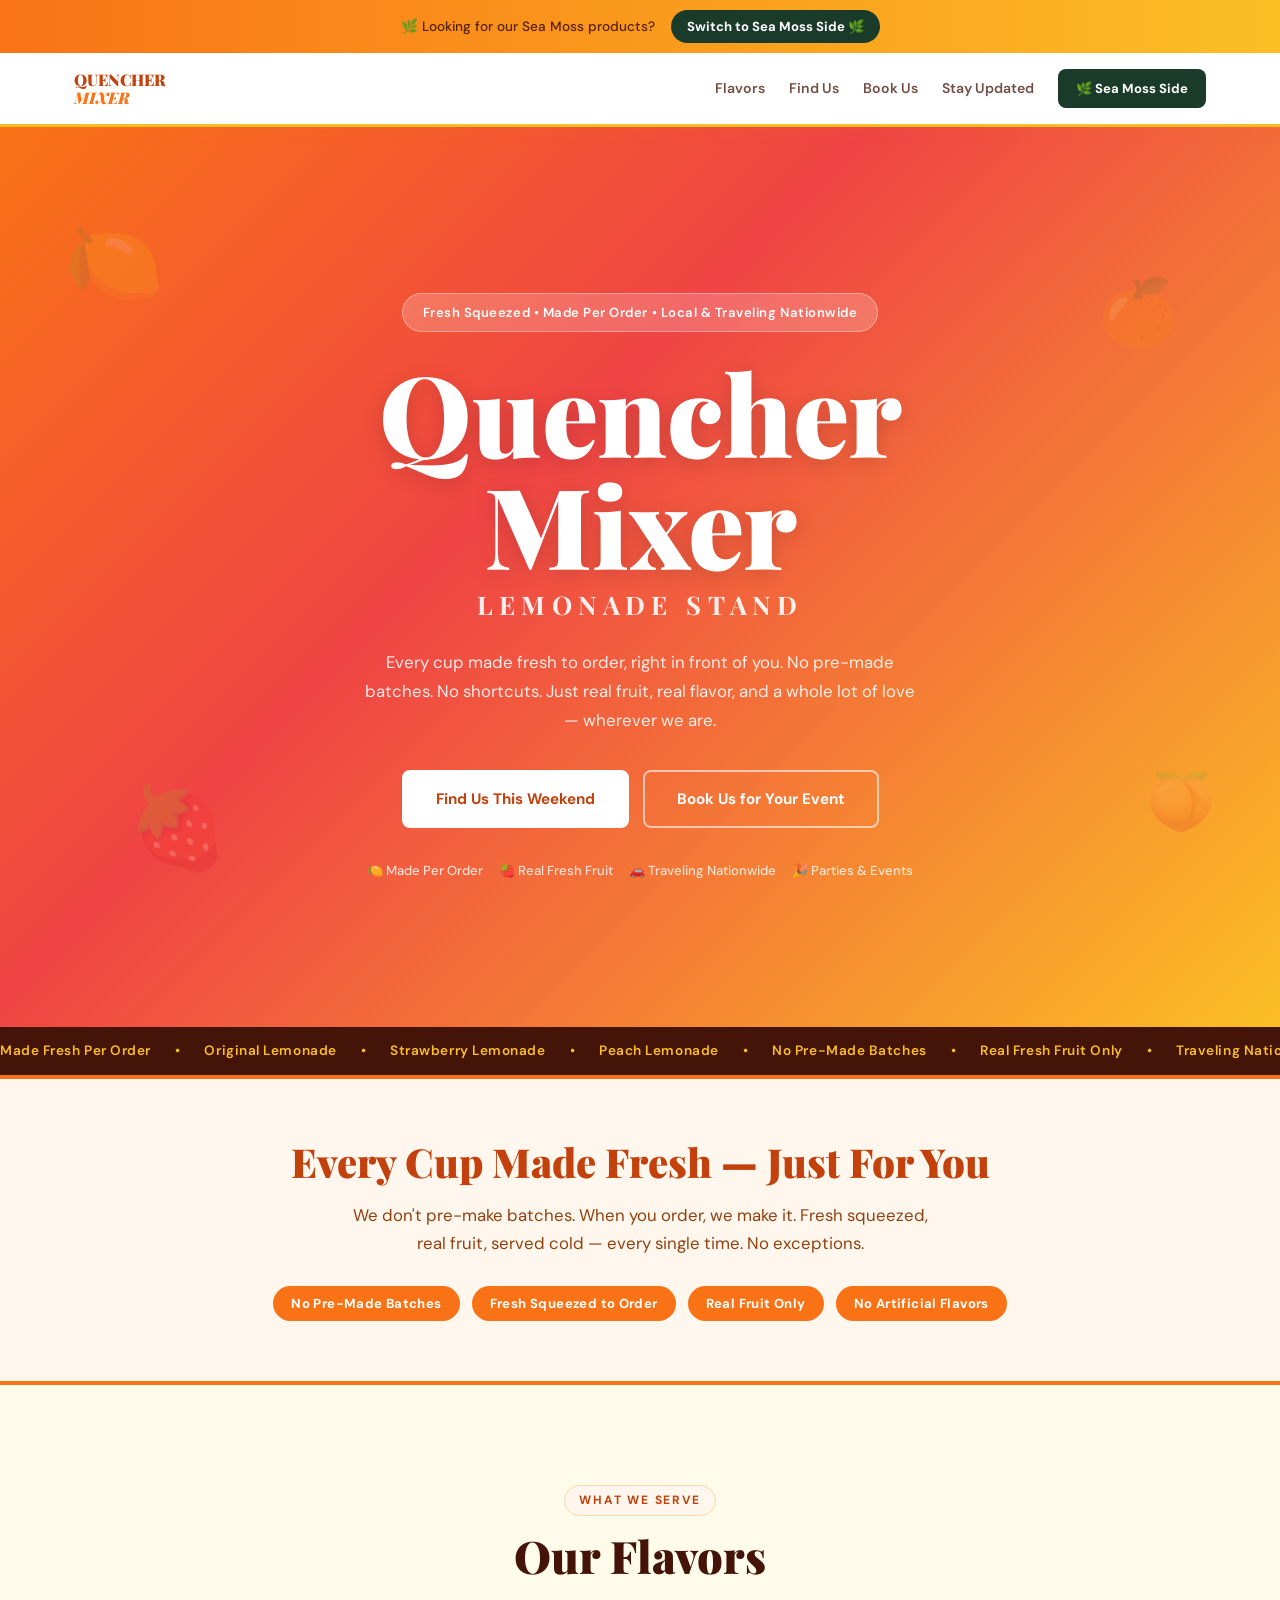
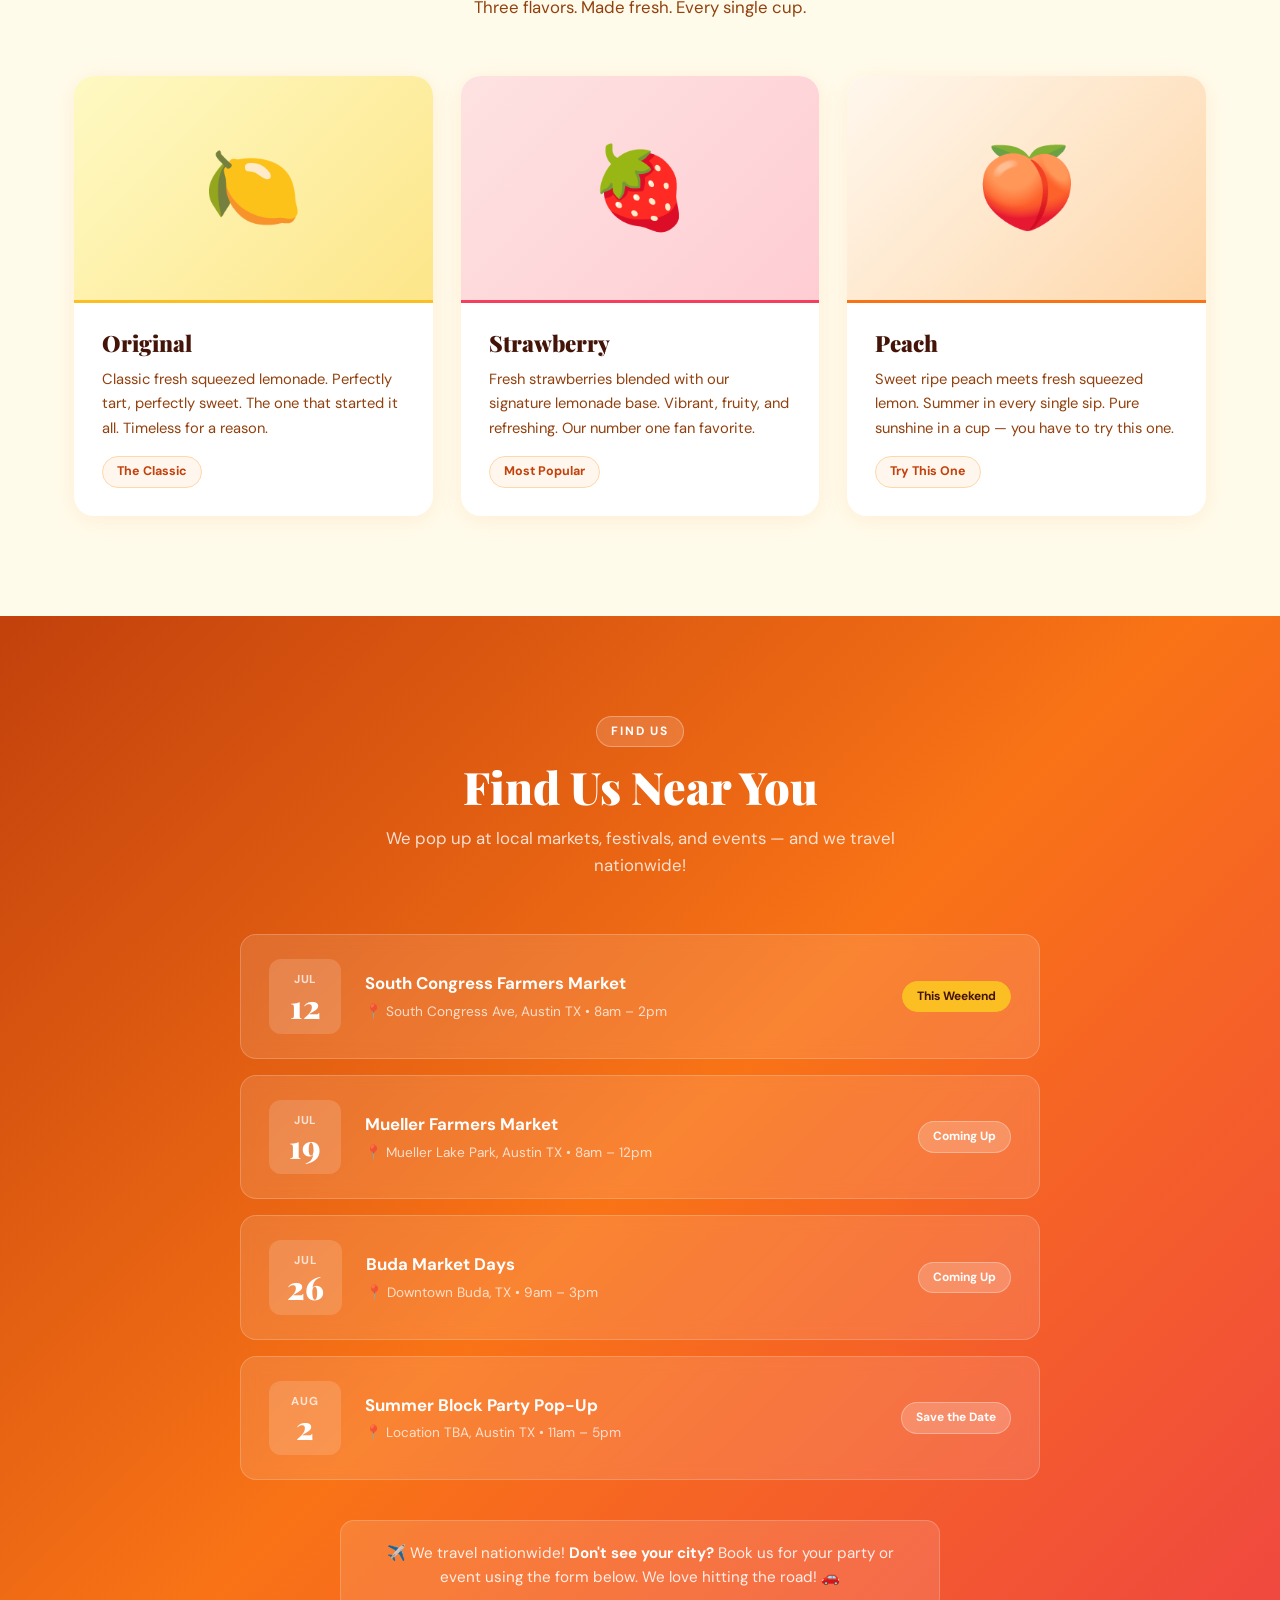
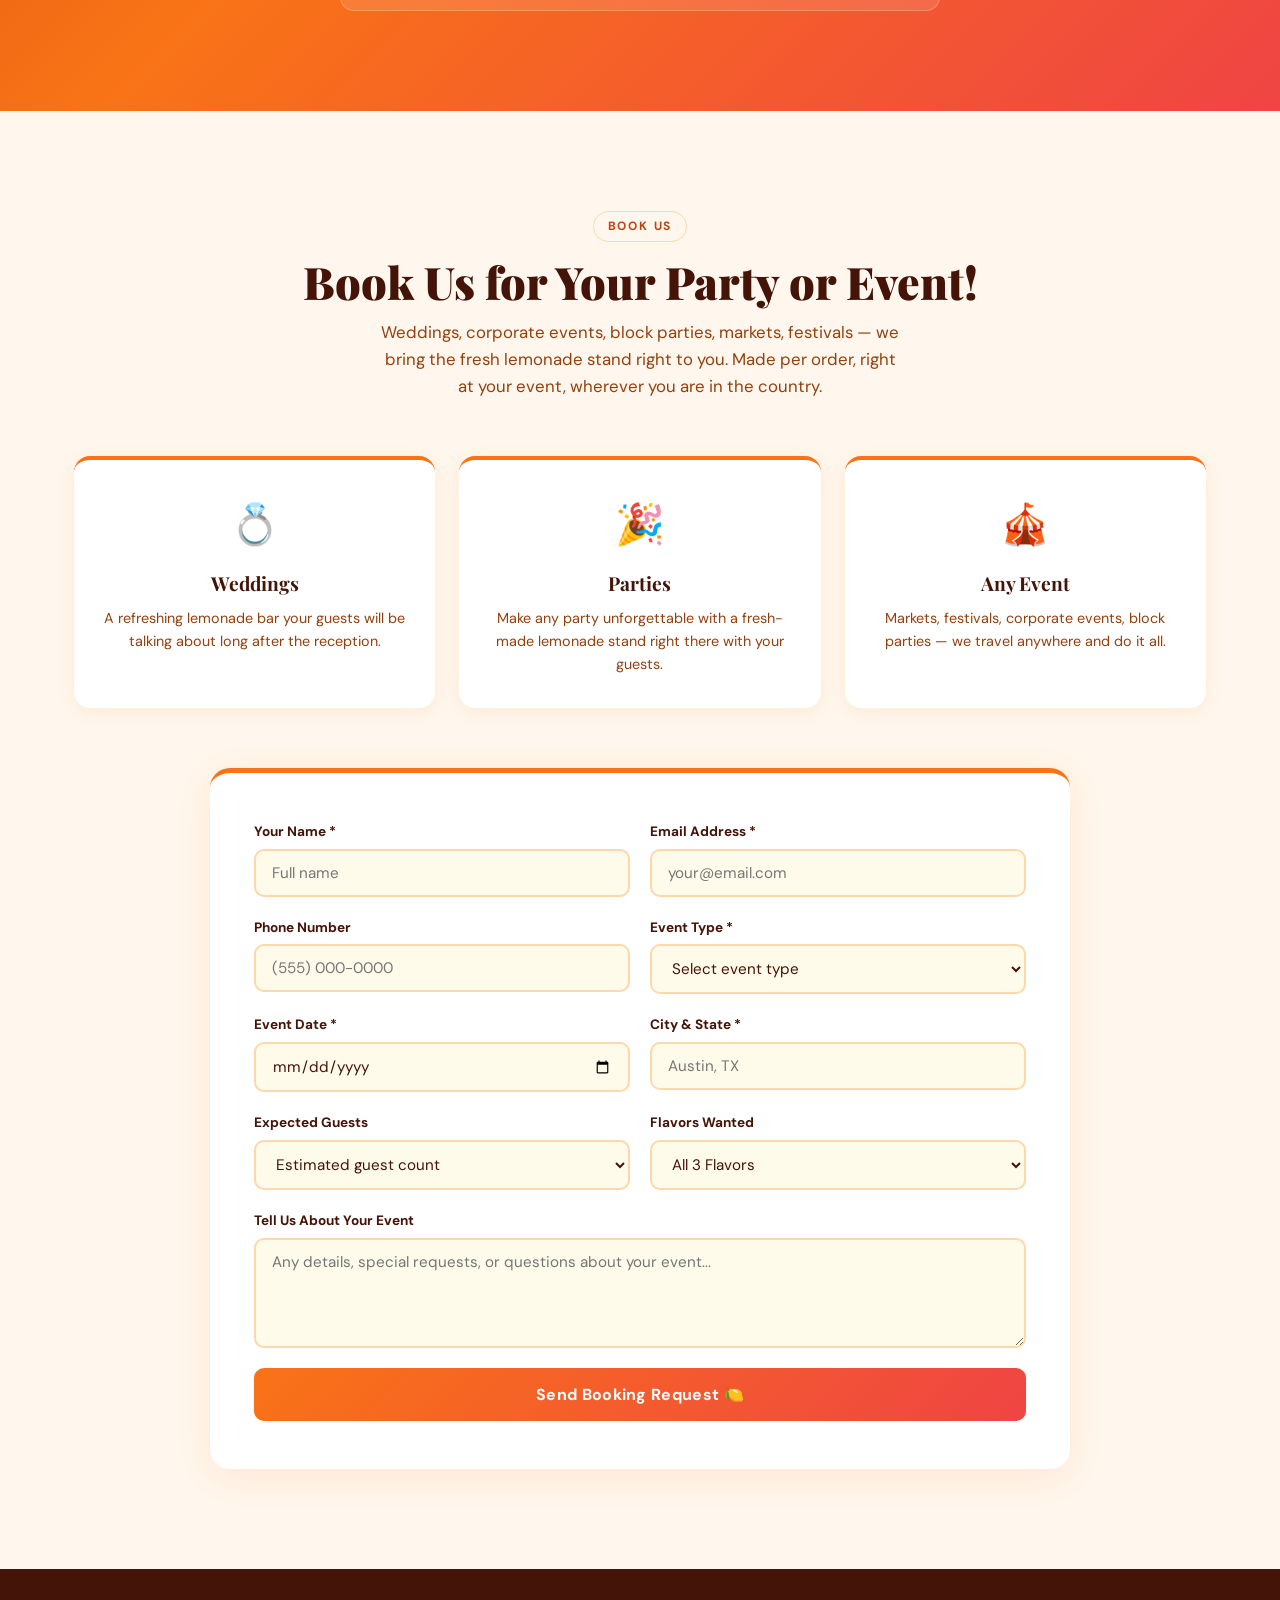
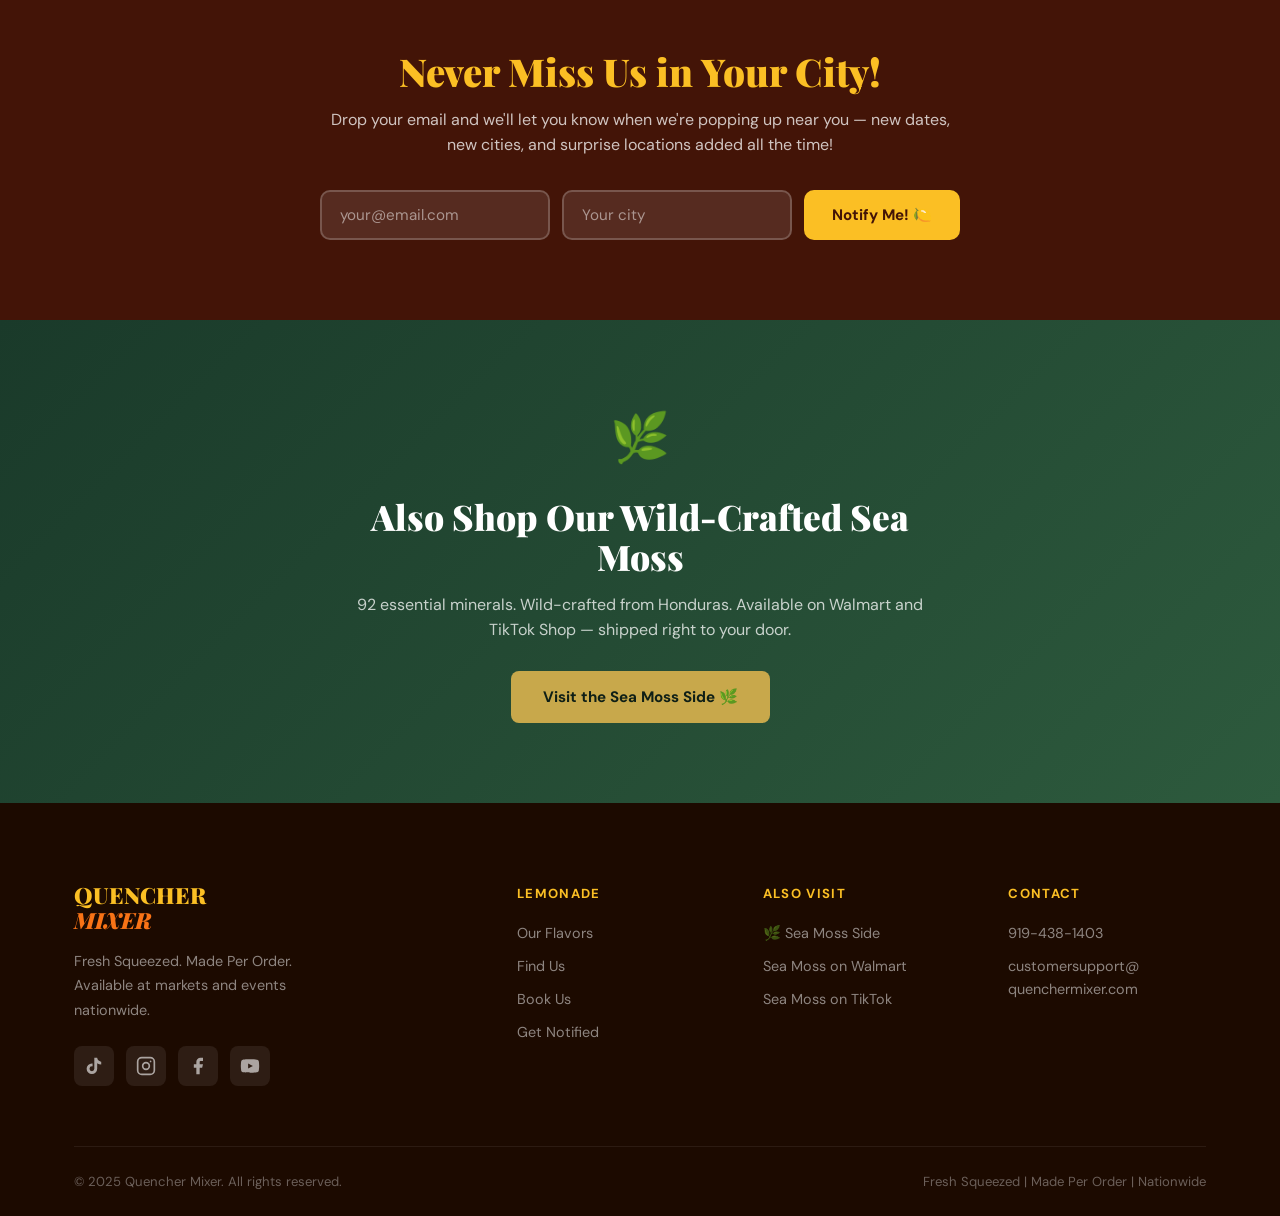
==== lemonade.html @ 32603f9d "Create lemonade.html" ====
<!DOCTYPE html>
<html lang="en">
<head>
  <meta charset="UTF-8" />
  <meta name="viewport" content="width=device-width, initial-scale=1.0" />
  <title>Quencher Mixer Lemonade | Fresh Squeezed | Made Per Order</title>
  <meta name="description" content="Quencher Mixer fresh lemonade stand. Original, Strawberry and Peach lemonade made fresh per order. Available at local markets and events. Book us for your party or event." />
  <meta name="keywords" content="fresh lemonade, lemonade stand, strawberry lemonade, peach lemonade, lemonade catering, event lemonade, Austin Texas lemonade" />
  <meta name="author" content="Quencher Mixer" />
  <meta name="robots" content="index, follow" />
  <link rel="canonical" href="https://quenchermixer.com/lemonade.html" />
  <meta property="og:type" content="website" />
  <meta property="og:url" content="https://quenchermixer.com/lemonade.html" />
  <meta property="og:title" content="Quencher Mixer Lemonade | Fresh Squeezed Made Per Order" />
  <meta property="og:description" content="Fresh lemonade made per order. Original, Strawberry, and Peach. Available at markets and events. Book us for your party!" />
  <link rel="preconnect" href="https://fonts.googleapis.com" />
  <link rel="preconnect" href="https://fonts.gstatic.com" crossorigin />
  <link href="https://fonts.googleapis.com/css2?family=Playfair+Display:ital,wght@0,400;0,700;0,900;1,400&family=DM+Sans:wght@300;400;500;600&display=swap" rel="stylesheet" />
  <link rel="stylesheet" href="css/style.css" />
</head>
<body class="lemonade-body">

  <!-- ====== SIDE SWITCHER BAR ====== -->
  <div class="side-switcher side-switcher-lemonade">
    <span>🌿 Looking for our Sea Moss products?</span>
    <a href="index.html" class="side-switcher-btn side-switcher-btn-green">Switch to Sea Moss Side 🌿</a>
  </div>

  <!-- ====== NAVBAR ====== -->
  <header class="lem-nav">
    <div class="lem-nav-inner">
      <a href="lemonade.html" class="lem-logo">
        <span>QUENCHER</span><br><em>MIXER</em>
      </a>
      <nav class="lem-nav-links" id="lem-nav-links">
        <a href="#lem-flavors">Flavors</a>
        <a href="#lem-dates">Find Us</a>
        <a href="#lem-booking">Book Us</a>
        <a href="#lem-notify">Stay Updated</a>
      </nav>
      <a href="index.html" class="lem-nav-switch">🌿 Sea Moss Side</a>
      <button class="lem-hamburger" id="lem-hamburger" aria-label="Toggle menu">
        <span></span><span></span><span></span>
      </button>
    </div>
  </header>

  <!-- ====== HERO ====== -->
  <section class="lem-hero">
    <div class="lem-hero-citrus lem-citrus-1">🍋</div>
    <div class="lem-hero-citrus lem-citrus-2">🍊</div>
    <div class="lem-hero-citrus lem-citrus-3">🍓</div>
    <div class="lem-hero-citrus lem-citrus-4">🍑</div>
    <div class="lem-hero-content">
      <div class="lem-hero-badge">Fresh Squeezed • Made Per Order • Local &amp; Traveling Nationwide</div>
      <h1 class="lem-hero-title">Quencher<br>Mixer</h1>
      <div class="lem-hero-sub-title">LEMONADE STAND</div>
      <p class="lem-hero-tagline">Every cup made fresh to order, right in front of you. No pre-made batches. No shortcuts. Just real fruit, real flavor, and a whole lot of love — wherever we are.</p>
      <div class="lem-hero-btns">
        <a href="#lem-dates" class="lem-btn-orange">Find Us This Weekend</a>
        <a href="#lem-booking" class="lem-btn-white">Book Us for Your Event</a>
      </div>
      <div class="lem-hero-perks">
        <span>🍋 Made Per Order</span>
        <span>🍓 Real Fresh Fruit</span>
        <span>🚗 Traveling Nationwide</span>
        <span>🎉 Parties &amp; Events</span>
      </div>
    </div>
  </section>

  <!-- ====== MARQUEE ====== -->
  <div class="lem-marquee">
    <div class="lem-marquee-track">
      <span>Made Fresh Per Order</span><span>•</span>
      <span>Original Lemonade</span><span>•</span>
      <span>Strawberry Lemonade</span><span>•</span>
      <span>Peach Lemonade</span><span>•</span>
      <span>No Pre-Made Batches</span><span>•</span>
      <span>Real Fresh Fruit Only</span><span>•</span>
      <span>Traveling Nationwide</span><span>•</span>
      <span>Book Us for Your Party or Event</span><span>•</span>
      <span>Made Fresh Per Order</span><span>•</span>
      <span>Original Lemonade</span><span>•</span>
      <span>Strawberry Lemonade</span><span>•</span>
      <span>Peach Lemonade</span><span>•</span>
      <span>No Pre-Made Batches</span><span>•</span>
      <span>Real Fresh Fruit Only</span><span>•</span>
      <span>Traveling Nationwide</span><span>•</span>
      <span>Book Us for Your Party or Event</span>
    </div>
  </div>

  <!-- ====== MADE PER ORDER BANNER ====== -->
  <div class="lem-mpo-banner">
    <h2 class="lem-mpo-title">Every Cup Made Fresh — Just For You</h2>
    <p class="lem-mpo-sub">We don't pre-make batches. When you order, we make it. Fresh squeezed, real fruit, served cold — every single time. No exceptions.</p>
    <div class="lem-mpo-badges">
      <span>No Pre-Made Batches</span>
      <span>Fresh Squeezed to Order</span>
      <span>Real Fruit Only</span>
      <span>No Artificial Flavors</span>
    </div>
  </div>

  <!-- ====== FLAVORS ====== -->
  <section class="lem-flavors" id="lem-flavors">
    <div class="lem-container">
      <div class="lem-section-header">
        <div class="lem-section-tag">What We Serve</div>
        <h2 class="lem-section-title">Our Flavors</h2>
        <p class="lem-section-sub">Three flavors. Made fresh. Every single cup.</p>
      </div>
      <div class="lem-flavors-grid">

        <div class="lem-flavor-card">
          <div class="lem-flavor-img lem-flavor-og">
            <span>🍋</span>
          </div>
          <div class="lem-flavor-body lem-flavor-body-og">
            <h3 class="lem-flavor-name">Original</h3>
            <p class="lem-flavor-desc">Classic fresh squeezed lemonade. Perfectly tart, perfectly sweet. The one that started it all. Timeless for a reason.</p>
            <span class="lem-flavor-tag">The Classic</span>
          </div>
        </div>

        <div class="lem-flavor-card">
          <div class="lem-flavor-img lem-flavor-st">
            <span>🍓</span>
          </div>
          <div class="lem-flavor-body lem-flavor-body-st">
            <h3 class="lem-flavor-name">Strawberry</h3>
            <p class="lem-flavor-desc">Fresh strawberries blended with our signature lemonade base. Vibrant, fruity, and refreshing. Our number one fan favorite.</p>
            <span class="lem-flavor-tag">Most Popular</span>
          </div>
        </div>

        <div class="lem-flavor-card">
          <div class="lem-flavor-img lem-flavor-pe">
            <span>🍑</span>
          </div>
          <div class="lem-flavor-body lem-flavor-body-pe">
            <h3 class="lem-flavor-name">Peach</h3>
            <p class="lem-flavor-desc">Sweet ripe peach meets fresh squeezed lemon. Summer in every single sip. Pure sunshine in a cup — you have to try this one.</p>
            <span class="lem-flavor-tag">Try This One</span>
          </div>
        </div>

      </div>
    </div>
  </section>

  <!-- ====== DATES & LOCATIONS ====== -->
  <section class="lem-dates" id="lem-dates">
    <div class="lem-container">
      <div class="lem-section-header">
        <div class="lem-section-tag lem-tag-white">Find Us</div>
        <h2 class="lem-section-title lem-title-white">Find Us Near You</h2>
        <p class="lem-section-sub lem-sub-white">We pop up at local markets, festivals, and events — and we travel nationwide!</p>
      </div>
      <div class="lem-dates-grid">

        <div class="lem-date-card">
          <div class="lem-date-num">
            <span class="lem-date-month">Jul</span>
            <span class="lem-date-day">12</span>
          </div>
          <div class="lem-date-info">
            <div class="lem-date-event">South Congress Farmers Market</div>
            <div class="lem-date-loc">📍 South Congress Ave, Austin TX • 8am – 2pm</div>
          </div>
          <span class="lem-date-badge lem-badge-hot">This Weekend</span>
        </div>

        <div class="lem-date-card">
          <div class="lem-date-num">
            <span class="lem-date-month">Jul</span>
            <span class="lem-date-day">19</span>
          </div>
          <div class="lem-date-info">
            <div class="lem-date-event">Mueller Farmers Market</div>
            <div class="lem-date-loc">📍 Mueller Lake Park, Austin TX • 8am – 12pm</div>
          </div>
          <span class="lem-date-badge">Coming Up</span>
        </div>

        <div class="lem-date-card">
          <div class="lem-date-num">
            <span class="lem-date-month">Jul</span>
            <span class="lem-date-day">26</span>
          </div>
          <div class="lem-date-info">
            <div class="lem-date-event">Buda Market Days</div>
            <div class="lem-date-loc">📍 Downtown Buda, TX • 9am – 3pm</div>
          </div>
          <span class="lem-date-badge">Coming Up</span>
        </div>

        <div class="lem-date-card">
          <div class="lem-date-num">
            <span class="lem-date-month">Aug</span>
            <span class="lem-date-day">2</span>
          </div>
          <div class="lem-date-info">
            <div class="lem-date-event">Summer Block Party Pop-Up</div>
            <div class="lem-date-loc">📍 Location TBA, Austin TX • 11am – 5pm</div>
          </div>
          <span class="lem-date-badge">Save the Date</span>
        </div>

      </div>
      <div class="lem-travel-note">
        <p>✈️ We travel nationwide! <strong>Don't see your city?</strong> Book us for your party or event using the form below. We love hitting the road! 🚗</p>
      </div>
    </div>
  </section>

  <!-- ====== BOOKING FORM ====== -->
  <section class="lem-booking" id="lem-booking">
    <div class="lem-container">
      <div class="lem-section-header">
        <div class="lem-section-tag">Book Us</div>
        <h2 class="lem-section-title">Book Us for Your Party or Event!</h2>
        <p class="lem-section-sub">Weddings, corporate events, block parties, markets, festivals — we bring the fresh lemonade stand right to you. Made per order, right at your event, wherever you are in the country.</p>
      </div>
      <div class="lem-booking-perks">
        <div class="lem-perk-card">
          <div class="lem-perk-icon">💍</div>
          <div class="lem-perk-title">Weddings</div>
          <p class="lem-perk-desc">A refreshing lemonade bar your guests will be talking about long after the reception.</p>
        </div>
        <div class="lem-perk-card">
          <div class="lem-perk-icon">🎉</div>
          <div class="lem-perk-title">Parties</div>
          <p class="lem-perk-desc">Make any party unforgettable with a fresh-made lemonade stand right there with your guests.</p>
        </div>
        <div class="lem-perk-card">
          <div class="lem-perk-icon">🎪</div>
          <div class="lem-perk-title">Any Event</div>
          <p class="lem-perk-desc">Markets, festivals, corporate events, block parties — we travel anywhere and do it all.</p>
        </div>
      </div>

      <div class="lem-form-card">
        <form action="https://formspree.io/f/mdarnvbe" method="POST">
          <div class="lem-form-row">
            <div class="lem-form-group">
              <label class="lem-form-label">Your Name *</label>
              <input class="lem-form-input" type="text" name="name" placeholder="Full name" required />
            </div>
            <div class="lem-form-group">
              <label class="lem-form-label">Email Address *</label>
              <input class="lem-form-input" type="email" name="email" placeholder="your@email.com" required />
            </div>
          </div>
          <div class="lem-form-row">
            <div class="lem-form-group">
              <label class="lem-form-label">Phone Number</label>
              <input class="lem-form-input" type="tel" name="phone" placeholder="(555) 000-0000" />
            </div>
            <div class="lem-form-group">
              <label class="lem-form-label">Event Type *</label>
              <select class="lem-form-select" name="event_type" required>
                <option value="">Select event type</option>
                <option>Wedding</option>
                <option>Party</option>
                <option>Corporate Event</option>
                <option>Block Party</option>
                <option>Farmers Market</option>
                <option>Festival</option>
                <option>Other</option>
              </select>
            </div>
          </div>
          <div class="lem-form-row">
            <div class="lem-form-group">
              <label class="lem-form-label">Event Date *</label>
              <input class="lem-form-input" type="date" name="event_date" required />
            </div>
            <div class="lem-form-group">
              <label class="lem-form-label">City &amp; State *</label>
              <input class="lem-form-input" type="text" name="location" placeholder="Austin, TX" required />
            </div>
          </div>
          <div class="lem-form-row">
            <div class="lem-form-group">
              <label class="lem-form-label">Expected Guests</label>
              <select class="lem-form-select" name="guest_count">
                <option value="">Estimated guest count</option>
                <option>Under 25</option>
                <option>25 – 50</option>
                <option>50 – 100</option>
                <option>100 – 250</option>
                <option>250+</option>
              </select>
            </div>
            <div class="lem-form-group">
              <label class="lem-form-label">Flavors Wanted</label>
              <select class="lem-form-select" name="flavors">
                <option>All 3 Flavors</option>
                <option>Original Only</option>
                <option>Strawberry Only</option>
                <option>Peach Only</option>
                <option>Mix — I'll specify in notes</option>
              </select>
            </div>
          </div>
          <div class="lem-form-group">
            <label class="lem-form-label">Tell Us About Your Event</label>
            <textarea class="lem-form-textarea" name="message" placeholder="Any details, special requests, or questions about your event..."></textarea>
          </div>
          <button type="submit" class="lem-form-submit">Send Booking Request 🍋</button>
        </form>
      </div>
    </div>
  </section>

  <!-- ====== EMAIL NOTIFY ====== -->
  <section class="lem-notify" id="lem-notify">
    <div class="lem-container">
      <div class="lem-notify-inner">
        <h2 class="lem-notify-title">Never Miss Us in Your City!</h2>
        <p class="lem-notify-sub">Drop your email and we'll let you know when we're popping up near you — new dates, new cities, and surprise locations added all the time!</p>
        <form class="lem-notify-form" action="https://formspree.io/f/mdarnvbe" method="POST">
          <input type="hidden" name="type" value="city_notification" />
          <input class="lem-notify-input" type="email" name="email" placeholder="your@email.com" required />
          <input class="lem-notify-city" type="text" name="city" placeholder="Your city" />
          <button type="submit" class="lem-notify-btn">Notify Me! 🍋</button>
        </form>
      </div>
    </div>
  </section>

  <!-- ====== SEA MOSS CROSSOVER CTA ====== -->
  <section class="lem-crossover">
    <div class="lem-container">
      <div class="lem-crossover-inner">
        <div class="lem-crossover-icon">🌿</div>
        <h2>Also Shop Our Wild-Crafted Sea Moss</h2>
        <p>92 essential minerals. Wild-crafted from Honduras. Available on Walmart and TikTok Shop — shipped right to your door.</p>
        <a href="index.html" class="lem-crossover-btn">Visit the Sea Moss Side 🌿</a>
      </div>
    </div>
  </section>

  <!-- ====== FOOTER ====== -->
  <footer class="lem-footer">
    <div class="lem-container">
      <div class="lem-footer-grid">
        <div class="lem-footer-brand">
          <div class="lem-footer-logo">Quencher<br><em>Mixer</em></div>
          <p>Fresh Squeezed. Made Per Order.<br>Available at markets and events nationwide.</p>
          <div class="social-links">
            <a href="https://www.tiktok.com/@quenchermixer" target="_blank" rel="noopener" aria-label="TikTok">
              <svg width="20" height="20" viewBox="0 0 24 24" fill="currentColor"><path d="M19.59 6.69a4.83 4.83 0 0 1-3.77-4.25V2h-3.45v13.67a2.89 2.89 0 0 1-2.88 2.5 2.89 2.89 0 0 1-2.89-2.89 2.89 2.89 0 0 1 2.89-2.89c.28 0 .54.04.79.1V9.01a6.33 6.33 0 0 0-.79-.05 6.34 6.34 0 0 0-6.34 6.34 6.34 6.34 0 0 0 6.34 6.34 6.34 6.34 0 0 0 6.34-6.34V8.69a8.27 8.27 0 0 0 4.84 1.54V6.79a4.85 4.85 0 0 1-1.08-.1z"/></svg>
            </a>
            <a href="https://www.instagram.com/quenchermixer/" target="_blank" rel="noopener" aria-label="Instagram">
              <svg width="20" height="20" viewBox="0 0 24 24" fill="none" stroke="currentColor" stroke-width="2"><rect x="2" y="2" width="20" height="20" rx="5"/><circle cx="12" cy="12" r="4"/><circle cx="17.5" cy="6.5" r="1" fill="currentColor" stroke="none"/></svg>
            </a>
            <a href="https://www.facebook.com/QuencherMixer" target="_blank" rel="noopener" aria-label="Facebook">
              <svg width="20" height="20" viewBox="0 0 24 24" fill="currentColor"><path d="M18 2h-3a5 5 0 0 0-5 5v3H7v4h3v8h4v-8h3l1-4h-4V7a1 1 0 0 1 1-1h3z"/></svg>
            </a>
            <a href="https://youtube.com/@quenchermixer" target="_blank" rel="noopener" aria-label="YouTube">
              <svg width="20" height="20" viewBox="0 0 24 24" fill="currentColor"><path d="M22.54 6.42a2.78 2.78 0 0 0-1.95-1.97C18.88 4 12 4 12 4s-6.88 0-8.59.45A2.78 2.78 0 0 0 1.46 6.42 29 29 0 0 0 1 12a29 29 0 0 0 .46 5.58 2.78 2.78 0 0 0 1.95 1.97C5.12 20 12 20 12 20s6.88 0 8.59-.45a2.78 2.78 0 0 0 1.95-1.97A29 29 0 0 0 23 12a29 29 0 0 0-.46-5.58zM9.75 15.02V8.98L15.5 12l-5.75 3.02z"/></svg>
            </a>
          </div>
        </div>
        <div class="lem-footer-links">
          <h4>Lemonade</h4>
          <a href="#lem-flavors">Our Flavors</a>
          <a href="#lem-dates">Find Us</a>
          <a href="#lem-booking">Book Us</a>
          <a href="#lem-notify">Get Notified</a>
        </div>
        <div class="lem-footer-links">
          <h4>Also Visit</h4>
          <a href="index.html">🌿 Sea Moss Side</a>
          <a href="https://www.walmart.com/ip/Sea-Moss-Dried-Honduras-Quencher-Mixer/1096704300?classType=REGULAR&selectedSellerId=101342418" target="_blank" rel="noopener">Sea Moss on Walmart</a>
          <a href="https://shop.tiktok.com/us/pdp/quencher-mixer-sea-moss-gel-kit-92-minerals-organic-powerhouse/1729489189265117468" target="_blank" rel="noopener">Sea Moss on TikTok</a>
        </div>
        <div class="lem-footer-links">
          <h4>Contact</h4>
          <a href="tel:9194381403">919-438-1403</a>
          <a href="mailto:customersupport@quenchermixer.com">customersupport@<br>quenchermixer.com</a>
        </div>
      </div>
      <div class="lem-footer-bottom">
        <p>© 2025 Quencher Mixer. All rights reserved.</p>
        <p>Fresh Squeezed | Made Per Order | Nationwide</p>
      </div>
    </div>
  </footer>

  <script src="js/main.js"></script>
  <script>
    // Lemonade nav hamburger
    const lemHamburger = document.getElementById('lem-hamburger');
    const lemNavLinks = document.getElementById('lem-nav-links');
    if (lemHamburger && lemNavLinks) {
      lemHamburger.addEventListener('click', () => {
        lemNavLinks.classList.toggle('open');
      });
    }
    // Smooth scroll for lemonade anchor links
    document.querySelectorAll('a[href^="#lem-"]').forEach(anchor => {
      anchor.addEventListener('click', (e) => {
        const target = document.querySelector(anchor.getAttribute('href'));
        if (target) {
          e.preventDefault();
          const top = target.getBoundingClientRect().top + window.scrollY - 80;
          window.scrollTo({ top, behavior: 'smooth' });
        }
      });
    });
  </script>
</body>
</html>
---- css/style.css ----
/* ============================================
   QUENCHER MIXER — MAIN STYLESHEET
   Sea Moss Side: Deep Green & Gold Luxury
   Lemonade Side: Vibrant Orange, Yellow & Red
   ============================================ */

/* ===== SEA MOSS CSS VARIABLES ===== */
:root {
  --green-deep: #1a3a2a;
  --green-mid: #2d5a3d;
  --green-light: #4a8c5c;
  --green-pale: #d4edd9;
  --cream: #f9f5ee;
  --cream-dark: #ede8dd;
  --gold: #c8a84b;
  --gold-light: #e8c96b;
  --white: #ffffff;
  --dark: #0f1f16;
  --text: #2a3d2f;
  --text-muted: #6b7d6e;
  --tiktok: #ff2d55;
  --walmart-blue: #0071ce;

  --font-display: 'Playfair Display', Georgia, serif;
  --font-body: 'DM Sans', sans-serif;

  --radius: 12px;
  --radius-lg: 20px;
  --shadow: 0 4px 24px rgba(26,58,42,0.12);
  --shadow-lg: 0 12px 48px rgba(26,58,42,0.18);
}

/* ===== LEMONADE CSS VARIABLES ===== */
.lemonade-body {
  --lem-orange: #f97316;
  --lem-orange-deep: #c2410c;
  --lem-orange-light: #fb923c;
  --lem-yellow: #fbbf24;
  --lem-yellow-pale: #fef9c3;
  --lem-red: #ef4444;
  --lem-red-deep: #b91c1c;
  --lem-peach: #fdba74;
  --lem-strawberry: #f43f5e;
  --lem-white: #ffffff;
  --lem-dark: #1c0a00;
  --lem-text: #431407;
  --lem-text-muted: #92400e;
  --lem-bg: #fffbeb;
  --lem-bg-warm: #fef3c7;

  background: var(--lem-bg);
  color: var(--lem-text);
  font-family: var(--font-body);
  line-height: 1.6;
  overflow-x: hidden;
}

/* ============================================
   SHARED BASE STYLES
   ============================================ */

*, *::before, *::after { box-sizing: border-box; margin: 0; padding: 0; }
html { scroll-behavior: smooth; font-size: 16px; }

body {
  font-family: var(--font-body);
  color: var(--text);
  background: var(--cream);
  line-height: 1.6;
  overflow-x: hidden;
}

img { max-width: 100%; display: block; }
a { text-decoration: none; color: inherit; }

.container {
  max-width: 1180px;
  margin: 0 auto;
  padding: 0 24px;
}

/* ============================================
   SEA MOSS TYPOGRAPHY
   ============================================ */

h1, h2, h3 { font-family: var(--font-display); line-height: 1.15; }
h1 { font-size: clamp(2.6rem, 6vw, 4.5rem); font-weight: 900; }
h2 { font-size: clamp(2rem, 4vw, 3rem); font-weight: 700; }
h3 { font-size: 1.3rem; font-weight: 700; }
em { font-style: italic; color: var(--gold); }

.section-tag {
  display: inline-block;
  font-size: 0.75rem;
  font-weight: 600;
  letter-spacing: 0.15em;
  text-transform: uppercase;
  color: var(--green-light);
  background: var(--green-pale);
  padding: 4px 12px;
  border-radius: 100px;
  margin-bottom: 16px;
}

.section-header {
  text-align: center;
  margin-bottom: 60px;
}
.section-header p {
  font-size: 1.1rem;
  color: var(--text-muted);
  margin-top: 12px;
  max-width: 500px;
  margin-left: auto;
  margin-right: auto;
}

/* ============================================
   SEA MOSS BUTTONS
   ============================================ */

.btn {
  display: inline-flex;
  align-items: center;
  gap: 8px;
  padding: 14px 28px;
  border-radius: 8px;
  font-family: var(--font-body);
  font-weight: 600;
  font-size: 0.95rem;
  cursor: pointer;
  border: 2px solid transparent;
  transition: all 0.25s ease;
  white-space: nowrap;
  justify-content: center;
}

.btn-primary {
  background: var(--green-mid);
  color: var(--white);
  border-color: var(--green-mid);
}
.btn-primary:hover { background: var(--green-deep); border-color: var(--green-deep); transform: translateY(-2px); box-shadow: var(--shadow); }

.btn-secondary {
  background: var(--dark);
  color: var(--white);
  border-color: var(--dark);
}
.btn-secondary:hover { background: #111; transform: translateY(-2px); box-shadow: var(--shadow); }

.btn-outline {
  background: transparent;
  color: var(--green-mid);
  border-color: var(--green-mid);
}
.btn-outline:hover { background: var(--green-mid); color: var(--white); }

.btn-ghost {
  background: transparent;
  color: var(--text);
  border-color: var(--cream-dark);
}
.btn-ghost:hover { border-color: var(--green-light); color: var(--green-mid); }

.btn-white {
  background: var(--white);
  color: var(--dark);
  border-color: var(--white);
}
.btn-white:hover { background: var(--cream); transform: translateY(-2px); }

.full-width { width: 100%; }

/* ============================================
   SEA MOSS NAVBAR
   ============================================ */

.navbar {
  position: fixed;
  top: 0; left: 0; right: 0;
  z-index: 1000;
  background: transparent;
  transition: background 0.3s, box-shadow 0.3s;
  padding: 0;
}
.navbar.scrolled {
  background: rgba(249,245,238,0.96);
  backdrop-filter: blur(12px);
  box-shadow: 0 2px 20px rgba(0,0,0,0.08);
}
.nav-inner {
  max-width: 1180px;
  margin: 0 auto;
  padding: 18px 24px;
  display: flex;
  align-items: center;
  gap: 32px;
}
.logo { flex-shrink: 0; }
.logo-text {
  font-family: var(--font-display);
  font-size: 1.1rem;
  font-weight: 900;
  line-height: 1.1;
  color: var(--green-deep);
}
.logo-text em { color: var(--gold); }
.footer-logo { font-size: 1.4rem; color: var(--white); }
.footer-logo em { color: var(--gold-light); }

.nav-links {
  display: flex;
  gap: 28px;
  margin-left: auto;
}
.nav-links a {
  font-size: 0.88rem;
  font-weight: 500;
  color: var(--green-deep);
  opacity: 0.8;
  transition: opacity 0.2s;
}
.nav-links a:hover { opacity: 1; }

.nav-cta {
  background: var(--green-mid);
  color: var(--white);
  padding: 10px 22px;
  border-radius: 8px;
  font-weight: 600;
  font-size: 0.88rem;
  transition: background 0.2s;
}
.nav-cta:hover { background: var(--green-deep); }

.hamburger {
  display: none;
  flex-direction: column;
  gap: 5px;
  background: none;
  border: none;
  cursor: pointer;
  padding: 4px;
}
.hamburger span {
  display: block;
  width: 24px;
  height: 2px;
  background: var(--green-deep);
  border-radius: 2px;
  transition: all 0.3s;
}

/* ============================================
   SEA MOSS HERO
   ============================================ */

.hero {
  min-height: 100vh;
  background: linear-gradient(135deg, var(--green-deep) 0%, var(--green-mid) 50%, #3a6b4a 100%);
  display: grid;
  grid-template-columns: 1fr 1fr;
  align-items: center;
  padding: 120px 60px 80px;
  position: relative;
  overflow: hidden;
  gap: 40px;
}

.hero-bg { position: absolute; inset: 0; pointer-events: none; }
.hero-orb {
  position: absolute;
  border-radius: 50%;
  filter: blur(80px);
  opacity: 0.15;
}
.hero-orb-1 { width: 500px; height: 500px; background: var(--gold); top: -100px; right: -100px; animation: float 8s ease-in-out infinite; }
.hero-orb-2 { width: 300px; height: 300px; background: #6abf7a; bottom: -50px; left: 200px; animation: float 10s ease-in-out infinite reverse; }
.hero-orb-3 { width: 200px; height: 200px; background: #fff; top: 40%; left: -50px; animation: float 6s ease-in-out infinite; }

@keyframes float {
  0%, 100% { transform: translateY(0); }
  50% { transform: translateY(-20px); }
}

.hero-content { position: relative; z-index: 1; }
.hero-badge {
  display: inline-flex;
  align-items: center;
  gap: 8px;
  background: rgba(255,255,255,0.12);
  color: #c8e6cc;
  border: 1px solid rgba(255,255,255,0.2);
  padding: 8px 16px;
  border-radius: 100px;
  font-size: 0.82rem;
  font-weight: 500;
  margin-bottom: 24px;
  backdrop-filter: blur(4px);
}
.hero-title { color: var(--white); margin-bottom: 20px; }
.hero-title em { color: var(--gold-light); }
.hero-sub {
  color: rgba(255,255,255,0.85);
  font-size: 1.1rem;
  margin-bottom: 36px;
  max-width: 480px;
}
.hero-sub strong { color: var(--gold-light); }
.hero-cta-group {
  display: flex;
  gap: 14px;
  flex-wrap: wrap;
  margin-bottom: 32px;
}
.hero-trust {
  display: flex;
  flex-wrap: wrap;
  gap: 20px;
  color: rgba(255,255,255,0.7);
  font-size: 0.82rem;
}

.hero-visual {
  display: flex;
  justify-content: center;
  position: relative;
  z-index: 1;
}
.hero-product-card {
  background: rgba(255,255,255,0.1);
  border: 1px solid rgba(255,255,255,0.2);
  backdrop-filter: blur(20px);
  border-radius: 24px;
  padding: 48px 40px;
  text-align: center;
  position: relative;
  animation: float 6s ease-in-out infinite;
}
.product-glow {
  position: absolute;
  width: 200px; height: 200px;
  background: var(--gold);
  border-radius: 50%;
  filter: blur(60px);
  opacity: 0.2;
  top: 50%; left: 50%;
  transform: translate(-50%, -50%);
}
.product-icon { font-size: 5rem; margin-bottom: 16px; }
.product-label {
  color: rgba(255,255,255,0.7);
  font-size: 0.8rem;
  letter-spacing: 0.1em;
  text-transform: uppercase;
  margin-bottom: 8px;
}
.product-name {
  color: var(--white);
  font-family: var(--font-display);
  font-size: 1.8rem;
  font-weight: 700;
  margin-bottom: 16px;
}
.mineral-badge {
  display: inline-block;
  background: var(--gold);
  color: var(--dark);
  font-weight: 700;
  font-size: 0.85rem;
  padding: 6px 16px;
  border-radius: 100px;
}

/* ============================================
   SEA MOSS MARQUEE
   ============================================ */

.marquee-bar {
  background: var(--green-deep);
  color: #8fc99a;
  padding: 14px 0;
  overflow: hidden;
}
.marquee-track {
  display: flex;
  gap: 24px;
  white-space: nowrap;
  animation: marquee 30s linear infinite;
  font-size: 0.85rem;
  font-weight: 500;
  letter-spacing: 0.05em;
}
@keyframes marquee {
  from { transform: translateX(0); }
  to { transform: translateX(-50%); }
}

/* ============================================
   SEA MOSS ABOUT
   ============================================ */

.about {
  padding: 100px 0;
  background: var(--cream);
}
.about-grid {
  display: grid;
  grid-template-columns: 1fr 1fr;
  gap: 80px;
  align-items: center;
}
.about-text p { color: var(--text-muted); margin-bottom: 16px; font-size: 1.05rem; }
.about-text h2 { margin-bottom: 24px; }
.about-text .btn { margin-top: 8px; }

.about-stats { display: grid; grid-template-columns: 1fr 1fr; gap: 20px; }
.stat-card {
  background: var(--white);
  border-radius: var(--radius-lg);
  padding: 32px 24px;
  text-align: center;
  box-shadow: var(--shadow);
  transition: transform 0.25s;
}
.stat-card:hover { transform: translateY(-4px); }
.stat-num {
  font-family: var(--font-display);
  font-size: 2rem;
  font-weight: 900;
  color: var(--green-mid);
  margin-bottom: 8px;
}
.stat-label { font-size: 0.85rem; color: var(--text-muted); font-weight: 500; }

/* ============================================
   SEA MOSS PRODUCTS
   ============================================ */

.products { padding: 100px 0; background: var(--cream-dark); }
.products-grid { display: grid; grid-template-columns: repeat(2, 1fr); gap: 32px; }
.product-card {
  background: var(--white);
  border-radius: var(--radius-lg);
  overflow: hidden;
  box-shadow: var(--shadow);
  transition: transform 0.3s, box-shadow 0.3s;
}
.product-card:hover { transform: translateY(-6px); box-shadow: var(--shadow-lg); }
.product-card-img {
  background: linear-gradient(135deg, var(--green-pale), #e8f5ec);
  padding: 48px;
  text-align: center;
  font-size: 5rem;
  position: relative;
  min-height: 180px;
  display: flex;
  align-items: center;
  justify-content: center;
}
.product-card-soon .product-card-img { background: linear-gradient(135deg, #f5f0e8, #ede8dd); }
.product-emoji { position: relative; z-index: 1; }
.product-card-badge {
  position: absolute;
  top: 16px; right: 16px;
  background: var(--green-mid);
  color: var(--white);
  font-size: 0.75rem;
  font-weight: 700;
  padding: 4px 12px;
  border-radius: 100px;
}
.badge-soon { background: var(--gold); color: var(--dark); }
.product-card-body { padding: 32px; }
.product-card-body h3 { margin-bottom: 12px; }
.product-card-body p { color: var(--text-muted); margin-bottom: 20px; font-size: 0.95rem; }
.product-features { list-style: none; margin-bottom: 28px; }
.product-features li { font-size: 0.88rem; color: var(--text); padding: 4px 0; font-weight: 500; }
.product-card-actions { display: flex; flex-direction: column; gap: 10px; }

/* ============================================
   SEA MOSS BENEFITS
   ============================================ */

.benefits { padding: 100px 0; background: var(--green-deep); }
.benefits .section-tag { background: rgba(255,255,255,0.1); color: #8fc99a; }
.benefits h2 { color: var(--white); }
.benefits-grid { display: grid; grid-template-columns: repeat(3, 1fr); gap: 24px; }
.benefit-card {
  background: rgba(255,255,255,0.07);
  border: 1px solid rgba(255,255,255,0.1);
  border-radius: var(--radius-lg);
  padding: 32px 28px;
  text-align: center;
  transition: background 0.3s, transform 0.3s;
}
.benefit-card:hover { background: rgba(255,255,255,0.12); transform: translateY(-4px); }
.benefit-icon { font-size: 2.5rem; margin-bottom: 16px; }
.benefit-card h3 { color: var(--white); margin-bottom: 10px; font-size: 1.1rem; }
.benefit-card p { color: rgba(255,255,255,0.65); font-size: 0.9rem; }

/* ============================================
   SEA MOSS HOW TO USE
   ============================================ */

.how-to { padding: 100px 0; background: var(--cream); }
.steps-grid {
  display: grid;
  grid-template-columns: repeat(4, 1fr);
  gap: 32px;
  position: relative;
}
.steps-grid::before {
  content: '';
  position: absolute;
  top: 28px; left: 10%; right: 10%;
  height: 2px;
  background: linear-gradient(to right, var(--green-pale), var(--green-light), var(--green-pale));
  z-index: 0;
}
.step { text-align: center; position: relative; z-index: 1; }
.step-num {
  display: inline-flex;
  align-items: center;
  justify-content: center;
  width: 56px; height: 56px;
  background: var(--green-mid);
  color: var(--white);
  font-family: var(--font-display);
  font-size: 1.1rem;
  font-weight: 700;
  border-radius: 50%;
  margin: 0 auto 20px;
  box-shadow: 0 4px 16px rgba(45,90,61,0.3);
}
.step h3 { margin-bottom: 10px; }
.step p { color: var(--text-muted); font-size: 0.92rem; }

/* ============================================
   SEA MOSS REVIEWS
   ============================================ */

.reviews { padding: 100px 0; background: var(--cream-dark); }
.reviews-grid { display: grid; grid-template-columns: repeat(3, 1fr); gap: 24px; }
.review-card {
  background: var(--white);
  border-radius: var(--radius-lg);
  padding: 36px 28px;
  box-shadow: var(--shadow);
  transition: transform 0.3s;
}
.review-card:hover { transform: translateY(-4px); }
.stars { color: var(--gold); font-size: 1.1rem; margin-bottom: 16px; }
.review-card p { color: var(--text); font-size: 0.95rem; font-style: italic; margin-bottom: 20px; line-height: 1.7; }
.reviewer { font-size: 0.82rem; font-weight: 600; color: var(--green-mid); }

/* ============================================
   SEA MOSS WHERE TO BUY
   ============================================ */

.where-to-buy { padding: 100px 0; background: var(--cream); }
.platforms-grid {
  display: grid;
  grid-template-columns: 1fr 1fr;
  gap: 32px;
  max-width: 800px;
  margin: 0 auto;
}
.platform-card {
  background: var(--white);
  border: 2px solid var(--cream-dark);
  border-radius: var(--radius-lg);
  padding: 40px 32px;
  text-align: center;
  transition: all 0.3s;
  display: block;
}
.platform-card:hover { border-color: var(--green-light); transform: translateY(-4px); box-shadow: var(--shadow); }
.platform-logo { font-family: var(--font-display); font-size: 1.8rem; font-weight: 900; margin-bottom: 12px; }
.walmart-logo { color: var(--walmart-blue); }
.tiktok-logo { color: var(--tiktok); }
.platform-card p { color: var(--text-muted); font-size: 0.9rem; margin-bottom: 20px; }
.platform-cta { font-weight: 600; color: var(--green-mid); font-size: 0.9rem; }

/* ============================================
   SEA MOSS TIKTOK SECTION
   ============================================ */

.tiktok-section {
  padding: 80px 0;
  background: linear-gradient(135deg, #1a1a2e 0%, #16213e 50%, #0f3460 100%);
}
.tiktok-cta { text-align: center; max-width: 600px; margin: 0 auto; }
.tiktok-icon {
  width: 72px; height: 72px;
  background: var(--tiktok);
  border-radius: 20px;
  display: flex;
  align-items: center;
  justify-content: center;
  margin: 0 auto 24px;
  box-shadow: 0 8px 32px rgba(255,45,85,0.3);
}
.tiktok-cta h2 { color: var(--white); margin-bottom: 16px; }
.tiktok-cta em { color: #ff6b8a; }
.tiktok-cta p { color: rgba(255,255,255,0.7); margin-bottom: 32px; font-size: 1.05rem; }

/* ============================================
   SEA MOSS FAQ
   ============================================ */

.faq { padding: 100px 0; background: var(--cream); }
.faq-list {
  max-width: 760px;
  margin: 0 auto;
  display: flex;
  flex-direction: column;
  gap: 12px;
}
.faq-item {
  background: var(--white);
  border-radius: var(--radius);
  overflow: hidden;
  box-shadow: 0 2px 8px rgba(0,0,0,0.06);
}
.faq-q {
  width: 100%;
  display: flex;
  justify-content: space-between;
  align-items: center;
  padding: 20px 24px;
  background: none;
  border: none;
  font-family: var(--font-body);
  font-size: 1rem;
  font-weight: 600;
  color: var(--text);
  cursor: pointer;
  text-align: left;
  gap: 16px;
  transition: color 0.2s;
}
.faq-q:hover { color: var(--green-mid); }
.faq-q span { font-size: 1.3rem; color: var(--green-mid); flex-shrink: 0; transition: transform 0.3s; }
.faq-q.open span { transform: rotate(45deg); }
.faq-a { max-height: 0; overflow: hidden; transition: max-height 0.4s ease, padding 0.3s; }
.faq-a.open { max-height: 400px; }
.faq-a p { padding: 0 24px 20px; color: var(--text-muted); font-size: 0.95rem; line-height: 1.7; }
.faq-a p a { color: var(--green-mid); text-decoration: underline; }

/* ============================================
   SEA MOSS CONTACT
   ============================================ */

.contact {
  padding: 100px 0;
  background: linear-gradient(135deg, var(--green-deep) 0%, var(--green-mid) 100%);
}
.contact-grid { display: grid; grid-template-columns: 1fr 1fr; gap: 80px; align-items: center; }
.contact-info .section-tag { background: rgba(255,255,255,0.15); color: #b8e0c0; }
.contact-info h2 { color: var(--white); margin-bottom: 16px; }
.contact-info em { color: var(--gold-light); }
.contact-info p { color: rgba(255,255,255,0.75); margin-bottom: 16px; font-size: 1.05rem; }
.contact-details p { margin-bottom: 8px; }
.contact-details a { color: rgba(255,255,255,0.85); }
.contact-details a:hover { color: var(--white); }

.contact-form { background: var(--white); border-radius: var(--radius-lg); padding: 40px 36px; }
.form-group { margin-bottom: 20px; }
.form-group label { display: block; font-weight: 600; font-size: 0.88rem; margin-bottom: 6px; color: var(--text); }
.form-group input {
  width: 100%;
  padding: 12px 16px;
  border: 2px solid var(--cream-dark);
  border-radius: 8px;
  font-family: var(--font-body);
  font-size: 0.95rem;
  color: var(--text);
  background: var(--cream);
  transition: border-color 0.2s;
  outline: none;
}
.form-group input:focus { border-color: var(--green-mid); background: var(--white); }
.form-note { text-align: center; color: var(--text-muted); font-size: 0.8rem; margin-top: 12px; }
.success-msg {
  text-align: center;
  padding: 24px;
  background: var(--green-pale);
  border-radius: var(--radius);
  color: var(--green-deep);
  font-weight: 600;
}

/* ============================================
   SEA MOSS FOOTER
   ============================================ */

.footer { background: var(--dark); padding: 80px 0 0; }
.footer-grid {
  display: grid;
  grid-template-columns: 2fr 1fr 1fr 1fr;
  gap: 48px;
  padding-bottom: 60px;
}
.footer-brand p { color: rgba(255,255,255,0.55); font-size: 0.9rem; margin: 16px 0 24px; max-width: 280px; line-height: 1.7; }
.social-links { display: flex; gap: 12px; }
.social-links a {
  display: flex;
  align-items: center;
  justify-content: center;
  width: 40px; height: 40px;
  background: rgba(255,255,255,0.08);
  border-radius: 8px;
  color: rgba(255,255,255,0.6);
  transition: all 0.2s;
}
.social-links a:hover { background: var(--green-mid); color: var(--white); }

.footer-links h4 { color: var(--white); font-size: 0.88rem; font-weight: 700; letter-spacing: 0.08em; text-transform: uppercase; margin-bottom: 20px; }
.footer-links a { display: block; color: rgba(255,255,255,0.55); font-size: 0.9rem; margin-bottom: 10px; transition: color 0.2s; }
.footer-links a:hover { color: rgba(255,255,255,0.9); }

.footer-bottom {
  border-top: 1px solid rgba(255,255,255,0.08);
  padding: 24px 0;
  display: flex;
  justify-content: space-between;
  align-items: center;
  flex-wrap: wrap;
  gap: 12px;
}
.footer-bottom p { color: rgba(255,255,255,0.4); font-size: 0.82rem; }

/* ============================================
   SHARED ANIMATION
   ============================================ */

.fade-in { opacity: 0; transform: translateY(30px); transition: opacity 0.7s ease, transform 0.7s ease; }
.fade-in.visible { opacity: 1; transform: translateY(0); }

/* ============================================
   SEA MOSS RESPONSIVE
   ============================================ */

@media (max-width: 1024px) {
  .hero { grid-template-columns: 1fr; padding: 120px 32px 80px; text-align: center; }
  .hero-content { max-width: 600px; margin: 0 auto; }
  .hero-sub { margin-left: auto; margin-right: auto; }
  .hero-cta-group { justify-content: center; }
  .hero-trust { justify-content: center; }
  .hero-visual { display: none; }
  .about-grid { grid-template-columns: 1fr; gap: 48px; }
  .benefits-grid { grid-template-columns: repeat(2, 1fr); }
  .steps-grid { grid-template-columns: repeat(2, 1fr); }
  .steps-grid::before { display: none; }
  .footer-grid { grid-template-columns: 1fr 1fr; }
}

@media (max-width: 768px) {
  .nav-links { display: none; flex-direction: column; position: fixed; top: 72px; left: 0; right: 0; background: var(--cream); padding: 24px; box-shadow: var(--shadow); border-top: 1px solid var(--cream-dark); }
  .nav-links.open { display: flex; }
  .hamburger { display: flex; margin-left: auto; }
  .nav-cta { display: none; }
  .products-grid { grid-template-columns: 1fr; }
  .reviews-grid { grid-template-columns: 1fr; }
  .platforms-grid { grid-template-columns: 1fr; max-width: 400px; }
  .contact-grid { grid-template-columns: 1fr; gap: 48px; }
  .benefits-grid { grid-template-columns: 1fr; }
  .steps-grid { grid-template-columns: 1fr 1fr; }
  .footer-grid { grid-template-columns: 1fr; }
  .footer-bottom { flex-direction: column; text-align: center; }
  .hero { padding: 100px 24px 60px; }
}

@media (max-width: 480px) {
  .steps-grid { grid-template-columns: 1fr; }
  .hero-cta-group { flex-direction: column; }
  .hero-cta-group .btn { width: 100%; }
  .about-stats { grid-template-columns: 1fr 1fr; }
}


/* ============================================================
   LEMONADE SIDE — ALL STYLES SCOPED TO .lemonade-body
   ============================================================ */

/* ===== SIDE SWITCHER BAR ===== */
.side-switcher {
  width: 100%;
  padding: 10px 24px;
  display: flex;
  align-items: center;
  justify-content: center;
  gap: 16px;
  font-size: 0.85rem;
  font-weight: 500;
  z-index: 2000;
  position: relative;
}
.side-switcher-lemonade {
  background: linear-gradient(90deg, #f97316, #fbbf24);
  color: #431407;
}
.side-switcher-lemonade span { opacity: 0.9; }
.side-switcher-btn {
  padding: 6px 16px;
  border-radius: 100px;
  font-weight: 700;
  font-size: 0.82rem;
  transition: all 0.2s;
  white-space: nowrap;
}
.side-switcher-btn-green {
  background: #1a3a2a;
  color: #fff;
}
.side-switcher-btn-green:hover { background: #2d5a3d; transform: translateY(-1px); }

/* ===== LEMONADE NAVBAR ===== */
.lemonade-body .lem-nav {
  position: sticky;
  top: 0;
  z-index: 1000;
  background: #fff;
  border-bottom: 3px solid #fbbf24;
  box-shadow: 0 2px 16px rgba(249,115,22,0.1);
}
.lemonade-body .lem-nav-inner {
  max-width: 1180px;
  margin: 0 auto;
  padding: 16px 24px;
  display: flex;
  align-items: center;
  gap: 24px;
}
.lemonade-body .lem-logo {
  font-family: var(--font-display);
  font-size: 1rem;
  font-weight: 900;
  line-height: 1.1;
  color: #c2410c;
  flex-shrink: 0;
  text-transform: uppercase;
}
.lemonade-body .lem-logo em {
  font-style: italic;
  color: #f97316;
}
.lemonade-body .lem-nav-links {
  display: flex;
  gap: 24px;
  margin-left: auto;
}
.lemonade-body .lem-nav-links a {
  font-size: 0.88rem;
  font-weight: 600;
  color: #431407;
  opacity: 0.75;
  transition: opacity 0.2s, color 0.2s;
}
.lemonade-body .lem-nav-links a:hover { opacity: 1; color: #f97316; }
.lemonade-body .lem-nav-switch {
  background: #1a3a2a;
  color: #fff;
  padding: 9px 18px;
  border-radius: 8px;
  font-size: 0.82rem;
  font-weight: 700;
  transition: background 0.2s;
  white-space: nowrap;
}
.lemonade-body .lem-nav-switch:hover { background: #2d5a3d; }
.lemonade-body .lem-hamburger {
  display: none;
  flex-direction: column;
  gap: 5px;
  background: none;
  border: none;
  cursor: pointer;
  padding: 4px;
  margin-left: auto;
}
.lemonade-body .lem-hamburger span {
  display: block;
  width: 24px;
  height: 2px;
  background: #c2410c;
  border-radius: 2px;
  transition: all 0.3s;
}

/* ===== LEMONADE HERO ===== */
.lemonade-body .lem-hero {
  min-height: 100vh;
  background: linear-gradient(135deg, #f97316 0%, #ef4444 40%, #fbbf24 100%);
  display: flex;
  align-items: center;
  justify-content: center;
  position: relative;
  overflow: hidden;
  padding: 100px 24px 80px;
  text-align: center;
}
.lemonade-body .lem-hero-citrus {
  position: absolute;
  font-size: clamp(3rem, 7vw, 5rem);
  opacity: 0.18;
  animation: float 7s ease-in-out infinite;
  pointer-events: none;
  user-select: none;
}
.lemonade-body .lem-citrus-1 { top: 8%; left: 5%; animation-delay: 0s; }
.lemonade-body .lem-citrus-2 { top: 15%; right: 8%; animation-delay: 1.5s; font-size: 4rem; }
.lemonade-body .lem-citrus-3 { bottom: 15%; left: 10%; animation-delay: 3s; }
.lemonade-body .lem-citrus-4 { bottom: 20%; right: 5%; animation-delay: 0.8s; font-size: 3.5rem; }

.lemonade-body .lem-hero-content { position: relative; z-index: 1; max-width: 700px; }
.lemonade-body .lem-hero-badge {
  display: inline-block;
  background: rgba(255,255,255,0.2);
  color: #fff;
  border: 1px solid rgba(255,255,255,0.35);
  padding: 8px 20px;
  border-radius: 100px;
  font-size: 0.82rem;
  font-weight: 600;
  letter-spacing: 0.04em;
  margin-bottom: 24px;
  backdrop-filter: blur(4px);
}
.lemonade-body .lem-hero-title {
  font-family: var(--font-display);
  font-size: clamp(3.5rem, 10vw, 7rem);
  font-weight: 900;
  color: #fff;
  line-height: 1;
  margin-bottom: 4px;
  text-shadow: 0 4px 20px rgba(0,0,0,0.15);
}
.lemonade-body .lem-hero-sub-title {
  font-family: var(--font-display);
  font-size: clamp(1rem, 3vw, 1.6rem);
  font-weight: 700;
  color: rgba(255,255,255,0.9);
  letter-spacing: 0.25em;
  text-transform: uppercase;
  margin-bottom: 24px;
}
.lemonade-body .lem-hero-tagline {
  color: rgba(255,255,255,0.88);
  font-size: 1.05rem;
  max-width: 560px;
  margin: 0 auto 36px;
  line-height: 1.7;
}
.lemonade-body .lem-hero-btns {
  display: flex;
  gap: 14px;
  justify-content: center;
  flex-wrap: wrap;
  margin-bottom: 32px;
}
.lemonade-body .lem-btn-orange {
  display: inline-flex;
  align-items: center;
  gap: 8px;
  padding: 15px 32px;
  background: #fff;
  color: #c2410c;
  border: 2px solid #fff;
  border-radius: 8px;
  font-weight: 700;
  font-size: 0.95rem;
  cursor: pointer;
  transition: all 0.25s;
}
.lemonade-body .lem-btn-orange:hover { background: #fef9c3; transform: translateY(-2px); box-shadow: 0 8px 24px rgba(0,0,0,0.15); }
.lemonade-body .lem-btn-white {
  display: inline-flex;
  align-items: center;
  gap: 8px;
  padding: 15px 32px;
  background: transparent;
  color: #fff;
  border: 2px solid rgba(255,255,255,0.6);
  border-radius: 8px;
  font-weight: 700;
  font-size: 0.95rem;
  cursor: pointer;
  transition: all 0.25s;
}
.lemonade-body .lem-btn-white:hover { background: rgba(255,255,255,0.15); transform: translateY(-2px); }

.lemonade-body .lem-hero-perks {
  display: flex;
  flex-wrap: wrap;
  gap: 16px;
  justify-content: center;
  color: rgba(255,255,255,0.8);
  font-size: 0.82rem;
  font-weight: 500;
}

/* ===== LEMONADE MARQUEE ===== */
.lemonade-body .lem-marquee {
  background: #431407;
  color: #fbbf24;
  padding: 13px 0;
  overflow: hidden;
}
.lemonade-body .lem-marquee-track {
  display: flex;
  gap: 24px;
  white-space: nowrap;
  animation: marquee 28s linear infinite;
  font-size: 0.85rem;
  font-weight: 600;
  letter-spacing: 0.04em;
}

/* ===== MADE PER ORDER BANNER ===== */
.lemonade-body .lem-mpo-banner {
  background: #fff7ed;
  border-top: 4px solid #f97316;
  border-bottom: 4px solid #f97316;
  padding: 60px 24px;
  text-align: center;
}
.lemonade-body .lem-mpo-title {
  font-family: var(--font-display);
  font-size: clamp(1.6rem, 4vw, 2.5rem);
  font-weight: 900;
  color: #c2410c;
  margin-bottom: 16px;
}
.lemonade-body .lem-mpo-sub {
  font-size: 1.05rem;
  color: #92400e;
  max-width: 600px;
  margin: 0 auto 28px;
  line-height: 1.7;
}
.lemonade-body .lem-mpo-badges {
  display: flex;
  flex-wrap: wrap;
  gap: 12px;
  justify-content: center;
}
.lemonade-body .lem-mpo-badges span {
  background: #f97316;
  color: #fff;
  font-weight: 700;
  font-size: 0.82rem;
  padding: 7px 18px;
  border-radius: 100px;
  letter-spacing: 0.03em;
}

/* ===== LEMONADE SHARED CONTAINER ===== */
.lemonade-body .lem-container {
  max-width: 1180px;
  margin: 0 auto;
  padding: 0 24px;
}

/* ===== LEMONADE SECTION HEADERS ===== */
.lemonade-body .lem-section-header { text-align: center; margin-bottom: 56px; }
.lemonade-body .lem-section-tag {
  display: inline-block;
  font-size: 0.75rem;
  font-weight: 700;
  letter-spacing: 0.15em;
  text-transform: uppercase;
  color: #c2410c;
  background: #fff7ed;
  border: 1px solid #fed7aa;
  padding: 5px 14px;
  border-radius: 100px;
  margin-bottom: 14px;
}
.lemonade-body .lem-tag-white { background: rgba(255,255,255,0.15); color: #fff; border-color: rgba(255,255,255,0.3); }
.lemonade-body .lem-section-title {
  font-family: var(--font-display);
  font-size: clamp(1.8rem, 4vw, 2.8rem);
  font-weight: 900;
  color: #431407;
  margin-bottom: 12px;
}
.lemonade-body .lem-title-white { color: #fff; }
.lemonade-body .lem-section-sub { font-size: 1.05rem; color: #92400e; max-width: 520px; margin: 0 auto; }
.lemonade-body .lem-sub-white { color: rgba(255,255,255,0.8); }

/* ===== LEMONADE FLAVORS ===== */
.lemonade-body .lem-flavors {
  padding: 100px 0;
  background: #fffbeb;
}
.lemonade-body .lem-flavors-grid {
  display: grid;
  grid-template-columns: repeat(3, 1fr);
  gap: 28px;
}
.lemonade-body .lem-flavor-card {
  background: #fff;
  border-radius: 20px;
  overflow: hidden;
  box-shadow: 0 4px 24px rgba(249,115,22,0.1);
  transition: transform 0.3s, box-shadow 0.3s;
}
.lemonade-body .lem-flavor-card:hover { transform: translateY(-6px); box-shadow: 0 12px 40px rgba(249,115,22,0.2); }
.lemonade-body .lem-flavor-img {
  padding: 48px;
  display: flex;
  align-items: center;
  justify-content: center;
  font-size: 5rem;
  min-height: 180px;
}
.lemonade-body .lem-flavor-og { background: linear-gradient(135deg, #fef9c3, #fde68a); }
.lemonade-body .lem-flavor-st { background: linear-gradient(135deg, #fee2e2, #fecdd3); }
.lemonade-body .lem-flavor-pe { background: linear-gradient(135deg, #fff7ed, #fed7aa); }
.lemonade-body .lem-flavor-body { padding: 28px; }
.lemonade-body .lem-flavor-body-og { border-top: 3px solid #fbbf24; }
.lemonade-body .lem-flavor-body-st { border-top: 3px solid #f43f5e; }
.lemonade-body .lem-flavor-body-pe { border-top: 3px solid #f97316; }
.lemonade-body .lem-flavor-name {
  font-family: var(--font-display);
  font-size: 1.4rem;
  font-weight: 900;
  color: #431407;
  margin-bottom: 10px;
}
.lemonade-body .lem-flavor-desc { font-size: 0.92rem; color: #92400e; line-height: 1.65; margin-bottom: 16px; }
.lemonade-body .lem-flavor-tag {
  display: inline-block;
  background: #fff7ed;
  color: #c2410c;
  font-size: 0.78rem;
  font-weight: 700;
  padding: 5px 14px;
  border-radius: 100px;
  border: 1px solid #fed7aa;
}

/* ===== LEMONADE DATES ===== */
.lemonade-body .lem-dates {
  padding: 100px 0;
  background: linear-gradient(135deg, #c2410c 0%, #f97316 50%, #ef4444 100%);
}
.lemonade-body .lem-dates-grid {
  display: flex;
  flex-direction: column;
  gap: 16px;
  max-width: 800px;
  margin: 0 auto 40px;
}
.lemonade-body .lem-date-card {
  background: rgba(255,255,255,0.12);
  border: 1px solid rgba(255,255,255,0.2);
  border-radius: 16px;
  padding: 24px 28px;
  display: flex;
  align-items: center;
  gap: 24px;
  backdrop-filter: blur(8px);
  transition: background 0.2s, transform 0.2s;
}
.lemonade-body .lem-date-card:hover { background: rgba(255,255,255,0.2); transform: translateX(4px); }
.lemonade-body .lem-date-num {
  display: flex;
  flex-direction: column;
  align-items: center;
  justify-content: center;
  background: rgba(255,255,255,0.15);
  border-radius: 12px;
  padding: 12px 18px;
  min-width: 72px;
  text-align: center;
  flex-shrink: 0;
}
.lemonade-body .lem-date-month { font-size: 0.72rem; font-weight: 700; color: rgba(255,255,255,0.75); letter-spacing: 0.08em; text-transform: uppercase; }
.lemonade-body .lem-date-day { font-family: var(--font-display); font-size: 2rem; font-weight: 900; color: #fff; line-height: 1; }
.lemonade-body .lem-date-info { flex: 1; }
.lemonade-body .lem-date-event { font-weight: 700; color: #fff; font-size: 1.05rem; margin-bottom: 4px; }
.lemonade-body .lem-date-loc { font-size: 0.85rem; color: rgba(255,255,255,0.75); }
.lemonade-body .lem-date-badge {
  background: rgba(255,255,255,0.2);
  color: #fff;
  font-size: 0.75rem;
  font-weight: 700;
  padding: 5px 14px;
  border-radius: 100px;
  white-space: nowrap;
  border: 1px solid rgba(255,255,255,0.3);
}
.lemonade-body .lem-badge-hot { background: #fbbf24; color: #431407; border-color: #fbbf24; }

.lemonade-body .lem-travel-note {
  text-align: center;
  background: rgba(255,255,255,0.12);
  border: 1px solid rgba(255,255,255,0.2);
  border-radius: 14px;
  padding: 20px 28px;
  max-width: 600px;
  margin: 0 auto;
}
.lemonade-body .lem-travel-note p { color: rgba(255,255,255,0.88); font-size: 0.95rem; }
.lemonade-body .lem-travel-note strong { color: #fff; }

/* ===== LEMONADE BOOKING ===== */
.lemonade-body .lem-booking {
  padding: 100px 0;
  background: #fff7ed;
}
.lemonade-body .lem-booking-perks {
  display: grid;
  grid-template-columns: repeat(3, 1fr);
  gap: 24px;
  margin-bottom: 60px;
}
.lemonade-body .lem-perk-card {
  background: #fff;
  border-radius: 16px;
  padding: 32px 24px;
  text-align: center;
  box-shadow: 0 4px 20px rgba(249,115,22,0.1);
  border-top: 4px solid #f97316;
  transition: transform 0.25s;
}
.lemonade-body .lem-perk-card:hover { transform: translateY(-4px); }
.lemonade-body .lem-perk-icon { font-size: 2.5rem; margin-bottom: 12px; }
.lemonade-body .lem-perk-title { font-family: var(--font-display); font-size: 1.2rem; font-weight: 700; color: #431407; margin-bottom: 8px; }
.lemonade-body .lem-perk-desc { font-size: 0.9rem; color: #92400e; line-height: 1.6; }

.lemonade-body .lem-form-card {
  background: #fff;
  border-radius: 20px;
  padding: 48px 44px;
  box-shadow: 0 8px 40px rgba(249,115,22,0.12);
  max-width: 860px;
  margin: 0 auto;
  border-top: 5px solid #f97316;
}
.lemonade-body .lem-form-row {
  display: grid;
  grid-template-columns: 1fr 1fr;
  gap: 20px;
  margin-bottom: 20px;
}
.lemonade-body .lem-form-group { display: flex; flex-direction: column; gap: 6px; margin-bottom: 0; }
.lemonade-body .lem-form-label { font-size: 0.85rem; font-weight: 700; color: #431407; }
.lemonade-body .lem-form-input,
.lemonade-body .lem-form-select,
.lemonade-body .lem-form-textarea {
  padding: 12px 16px;
  border: 2px solid #fed7aa;
  border-radius: 10px;
  font-family: var(--font-body);
  font-size: 0.95rem;
  color: #431407;
  background: #fffbeb;
  outline: none;
  transition: border-color 0.2s, background 0.2s;
  width: 100%;
}
.lemonade-body .lem-form-input:focus,
.lemonade-body .lem-form-select:focus,
.lemonade-body .lem-form-textarea:focus {
  border-color: #f97316;
  background: #fff;
}
.lemonade-body .lem-form-textarea { resize: vertical; min-height: 110px; margin-bottom: 20px; display: block; }
.lemonade-body .lem-form-submit {
  width: 100%;
  padding: 16px;
  background: linear-gradient(135deg, #f97316, #ef4444);
  color: #fff;
  font-family: var(--font-body);
  font-size: 1rem;
  font-weight: 700;
  border: none;
  border-radius: 10px;
  cursor: pointer;
  transition: opacity 0.2s, transform 0.2s;
  letter-spacing: 0.02em;
}
.lemonade-body .lem-form-submit:hover { opacity: 0.92; transform: translateY(-2px); }

/* ===== LEMONADE NOTIFY ===== */
.lemonade-body .lem-notify {
  padding: 80px 0;
  background: #431407;
}
.lemonade-body .lem-notify-inner {
  max-width: 640px;
  margin: 0 auto;
  text-align: center;
}
.lemonade-body .lem-notify-title {
  font-family: var(--font-display);
  font-size: clamp(1.6rem, 4vw, 2.4rem);
  font-weight: 900;
  color: #fbbf24;
  margin-bottom: 14px;
}
.lemonade-body .lem-notify-sub { font-size: 1rem; color: rgba(255,255,255,0.75); margin-bottom: 32px; line-height: 1.6; }
.lemonade-body .lem-notify-form {
  display: flex;
  gap: 12px;
  flex-wrap: wrap;
  justify-content: center;
}
.lemonade-body .lem-notify-input,
.lemonade-body .lem-notify-city {
  padding: 13px 18px;
  border: 2px solid rgba(255,255,255,0.2);
  border-radius: 10px;
  font-family: var(--font-body);
  font-size: 0.95rem;
  background: rgba(255,255,255,0.1);
  color: #fff;
  outline: none;
  transition: border-color 0.2s;
  min-width: 0;
  flex: 1;
}
.lemonade-body .lem-notify-input::placeholder,
.lemonade-body .lem-notify-city::placeholder { color: rgba(255,255,255,0.5); }
.lemonade-body .lem-notify-input:focus,
.lemonade-body .lem-notify-city:focus { border-color: #fbbf24; }
.lemonade-body .lem-notify-btn {
  padding: 13px 28px;
  background: #fbbf24;
  color: #431407;
  font-family: var(--font-body);
  font-size: 0.95rem;
  font-weight: 700;
  border: none;
  border-radius: 10px;
  cursor: pointer;
  transition: background 0.2s, transform 0.2s;
  white-space: nowrap;
}
.lemonade-body .lem-notify-btn:hover { background: #f59e0b; transform: translateY(-2px); }

/* ===== LEMONADE CROSSOVER CTA ===== */
.lemonade-body .lem-crossover {
  padding: 80px 0;
  background: linear-gradient(135deg, #1a3a2a 0%, #2d5a3d 100%);
}
.lemonade-body .lem-crossover-inner {
  max-width: 600px;
  margin: 0 auto;
  text-align: center;
}
.lemonade-body .lem-crossover-icon { font-size: 3rem; margin-bottom: 20px; }
.lemonade-body .lem-crossover-inner h2 {
  font-family: var(--font-display);
  font-size: clamp(1.5rem, 3.5vw, 2.2rem);
  font-weight: 900;
  color: #fff;
  margin-bottom: 14px;
}
.lemonade-body .lem-crossover-inner p { color: rgba(255,255,255,0.75); font-size: 1rem; margin-bottom: 28px; line-height: 1.6; }
.lemonade-body .lem-crossover-btn {
  display: inline-block;
  padding: 14px 32px;
  background: #c8a84b;
  color: #0f1f16;
  font-weight: 700;
  font-size: 0.95rem;
  border-radius: 8px;
  transition: background 0.2s, transform 0.2s;
}
.lemonade-body .lem-crossover-btn:hover { background: #e8c96b; transform: translateY(-2px); }

/* ===== LEMONADE FOOTER ===== */
.lemonade-body .lem-footer {
  background: #1c0a00;
  padding: 80px 0 0;
}
.lemonade-body .lem-footer-grid {
  display: grid;
  grid-template-columns: 2fr 1fr 1fr 1fr;
  gap: 48px;
  padding-bottom: 60px;
}
.lemonade-body .lem-footer-logo {
  font-family: var(--font-display);
  font-size: 1.4rem;
  font-weight: 900;
  line-height: 1.1;
  color: #fbbf24;
  margin-bottom: 16px;
  text-transform: uppercase;
}
.lemonade-body .lem-footer-logo em { color: #f97316; font-style: italic; }
.lemonade-body .lem-footer-brand p { color: rgba(255,255,255,0.5); font-size: 0.9rem; margin-bottom: 24px; line-height: 1.7; max-width: 260px; }
.lemonade-body .lem-footer .social-links a:hover { background: #f97316; color: #fff; }
.lemonade-body .lem-footer-links h4 { color: #fbbf24; font-size: 0.82rem; font-weight: 700; letter-spacing: 0.1em; text-transform: uppercase; margin-bottom: 18px; }
.lemonade-body .lem-footer-links a { display: block; color: rgba(255,255,255,0.5); font-size: 0.9rem; margin-bottom: 10px; transition: color 0.2s; }
.lemonade-body .lem-footer-links a:hover { color: #fbbf24; }
.lemonade-body .lem-footer-bottom {
  border-top: 1px solid rgba(255,255,255,0.07);
  padding: 24px 0;
  display: flex;
  justify-content: space-between;
  align-items: center;
  flex-wrap: wrap;
  gap: 12px;
}
.lemonade-body .lem-footer-bottom p { color: rgba(255,255,255,0.35); font-size: 0.82rem; }

/* ============================================
   LEMONADE RESPONSIVE
   ============================================ */

@media (max-width: 1024px) {
  .lemonade-body .lem-footer-grid { grid-template-columns: 1fr 1fr; }
  .lemonade-body .lem-booking-perks { grid-template-columns: 1fr 1fr; }
}

@media (max-width: 768px) {
  .lemonade-body .lem-nav-links { display: none; flex-direction: column; position: fixed; top: 0; left: 0; right: 0; background: #fff; padding: 80px 24px 24px; box-shadow: 0 8px 32px rgba(0,0,0,0.12); border-top: 3px solid #fbbf24; z-index: 999; gap: 8px; }
  .lemonade-body .lem-nav-links.open { display: flex; }
  .lemonade-body .lem-hamburger { display: flex; }
  .lemonade-body .lem-nav-switch { display: none; }
  .lemonade-body .lem-flavors-grid { grid-template-columns: 1fr; max-width: 420px; margin: 0 auto; }
  .lemonade-body .lem-booking-perks { grid-template-columns: 1fr; }
  .lemonade-body .lem-form-card { padding: 32px 20px; }
  .lemonade-body .lem-form-row { grid-template-columns: 1fr; }
  .lemonade-body .lem-notify-form { flex-direction: column; }
  .lemonade-body .lem-notify-input,
  .lemonade-body .lem-notify-city { width: 100%; flex: none; }
  .lemonade-body .lem-footer-grid { grid-template-columns: 1fr; }
  .lemonade-body .lem-footer-bottom { flex-direction: column; text-align: center; }
  .lemonade-body .lem-date-card { flex-direction: column; align-items: flex-start; gap: 12px; }
  .side-switcher { flex-direction: column; gap: 8px; text-align: center; }
}

@media (max-width: 480px) {
  .lemonade-body .lem-hero-btns { flex-direction: column; align-items: stretch; }
  .lemonade-body .lem-btn-orange,
  .lemonade-body .lem-btn-white { justify-content: center; }
  .lemonade-body .lem-hero-perks { gap: 10px; }
  .lemonade-body .lem-mpo-badges { flex-direction: column; align-items: center; }
}
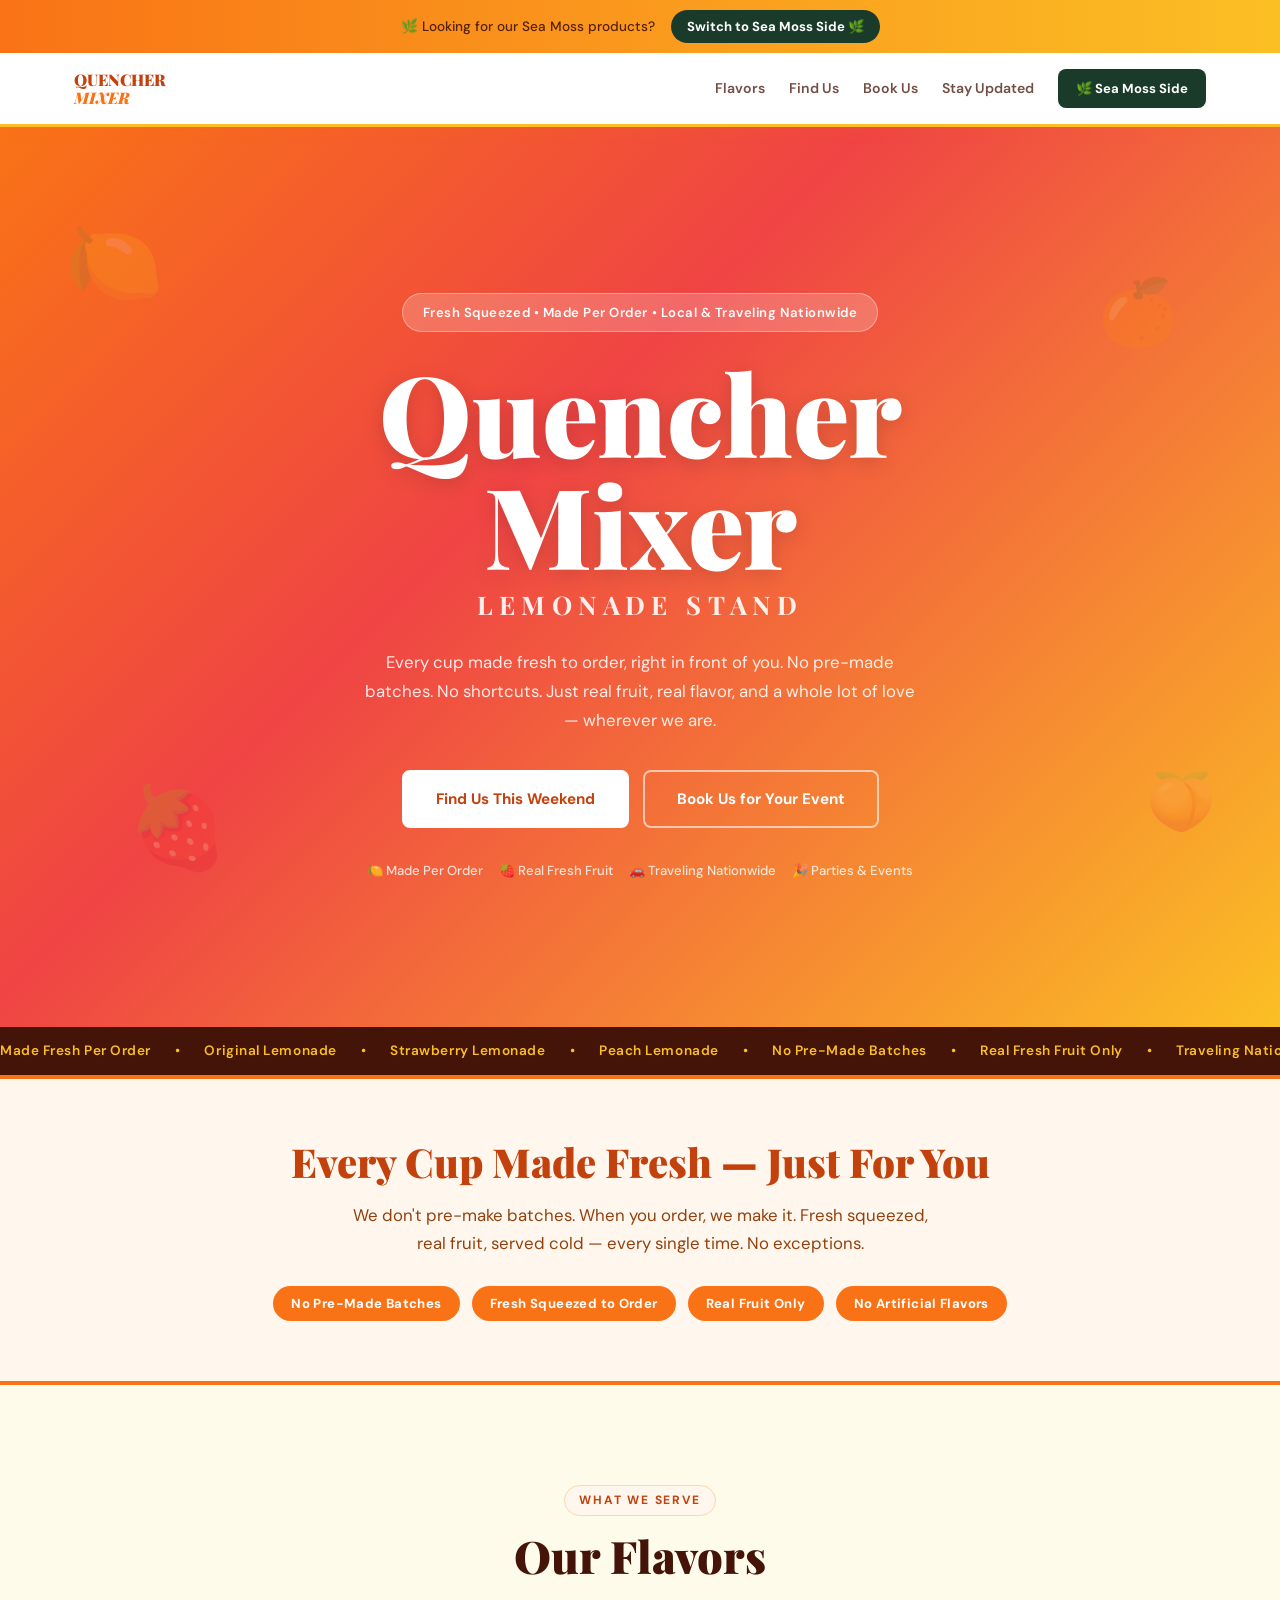
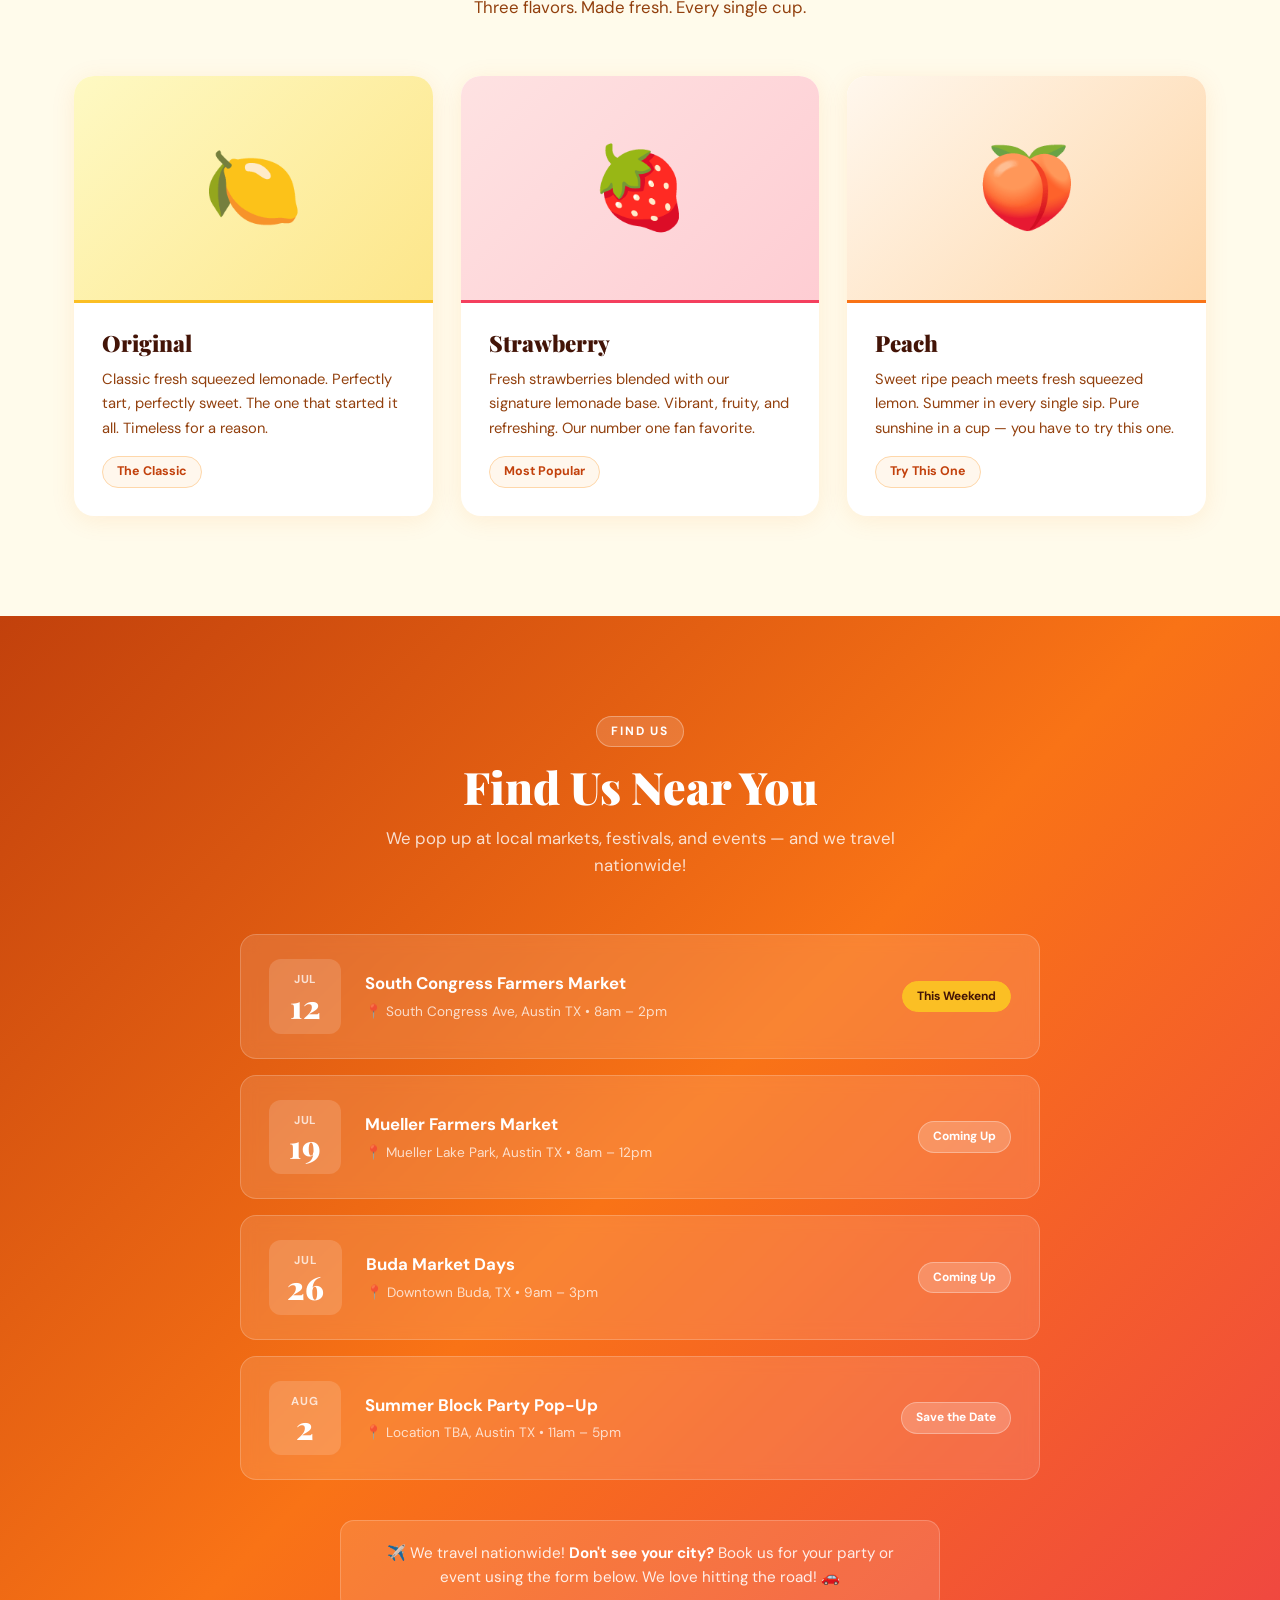
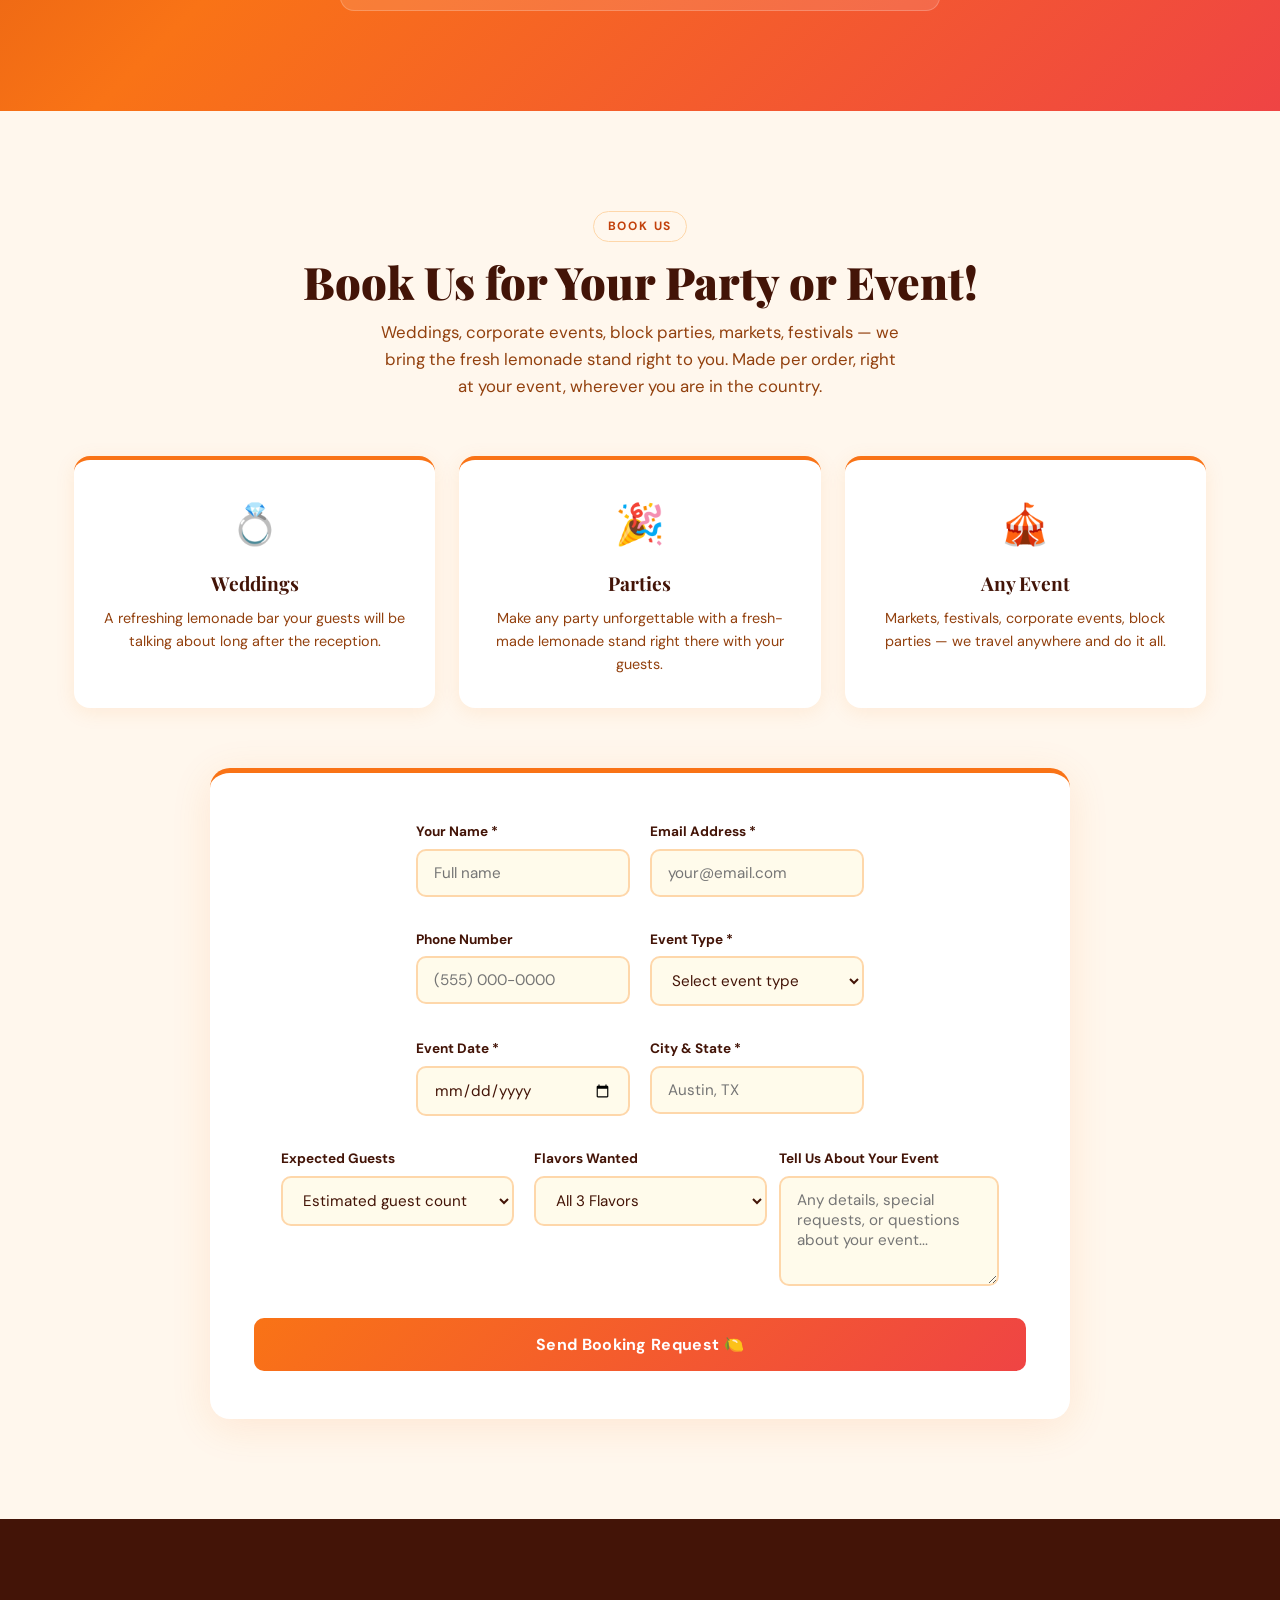
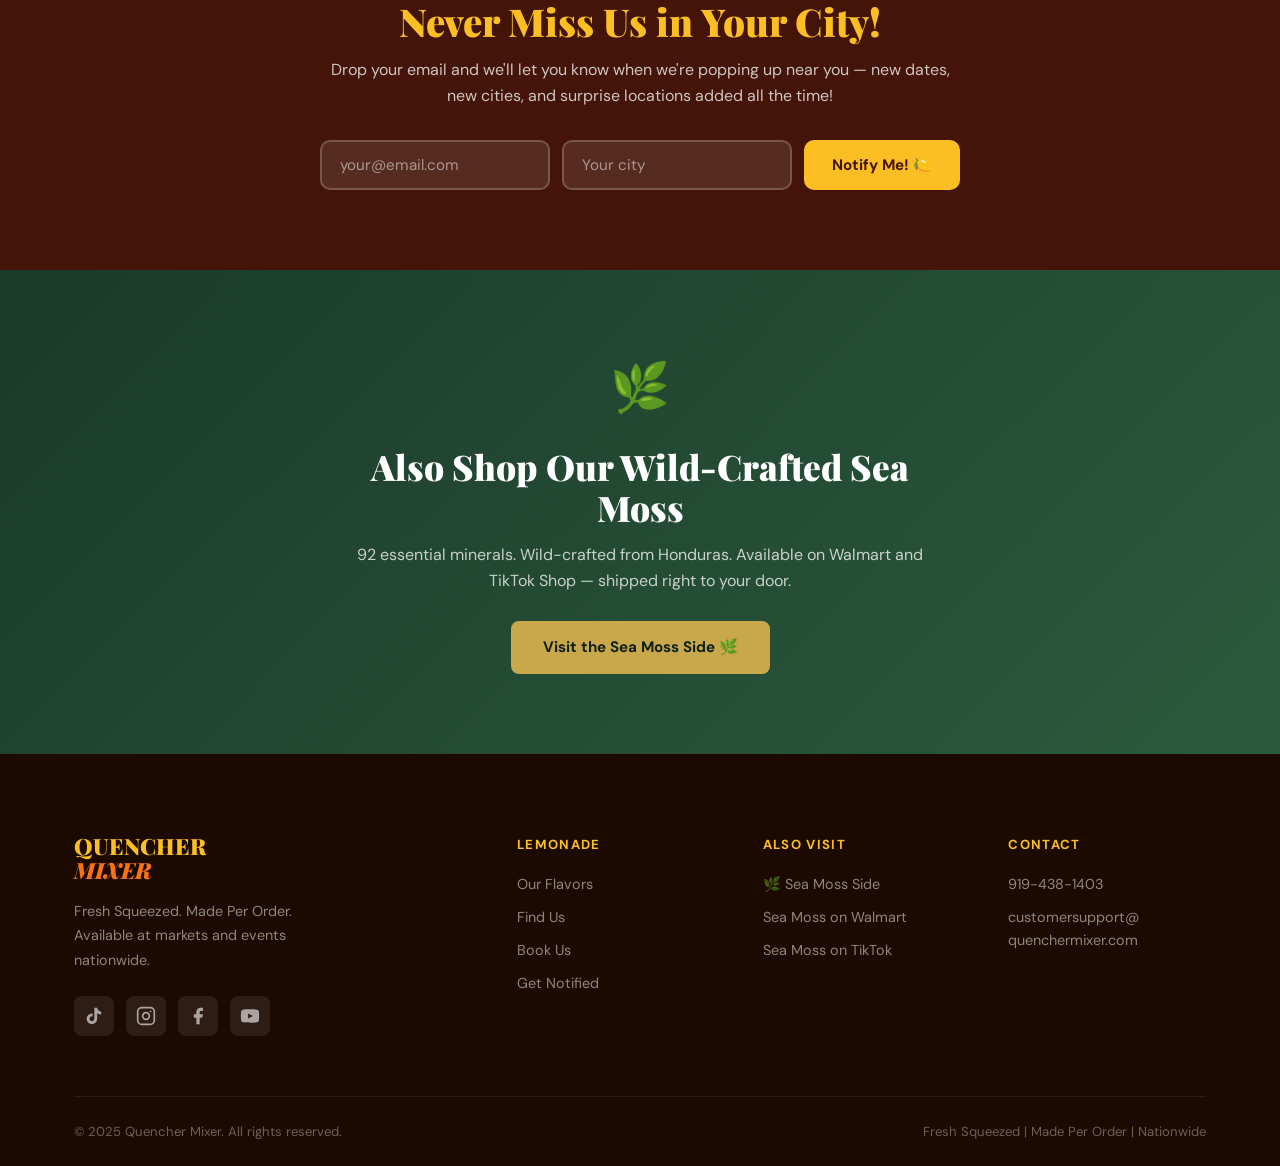
==== commit d57768b3: "Update lemonade.html" ====
--- a/lemonade.html
+++ b/lemonade.html
@@ -242,8 +242,8 @@
       </div>
 
       <div class="lem-form-card">
-        <form action="https://formspree.io/f/mdarnvbe" method="POST">
-          <div class="lem-form-row">
+<form class="lem-notify-form" action="https://formspree.io/f/xlgygkwd" method="POST">
+        <div class="lem-form-row">
             <div class="lem-form-group">
               <label class="lem-form-label">Your Name *</label>
               <input class="lem-form-input" type="text" name="name" placeholder="Full name" required />
--- a/css/style.css
+++ b/css/style.css
@@ -817,6 +817,16 @@
 }
 .side-switcher-btn-green:hover { background: #2d5a3d; transform: translateY(-1px); }
 
+.side-switcher-seamoss {
+  background: linear-gradient(90deg, #fbbf24, #f97316);
+  color: #431407;
+}
+.side-switcher-btn-orange {
+  background: #431407;
+  color: #fff;
+}
+.side-switcher-btn-orange:hover { background: #1c0a00; transform: translateY(-1px); }
+
 /* ===== LEMONADE NAVBAR ===== */
 .lemonade-body .lem-nav {
   position: sticky;
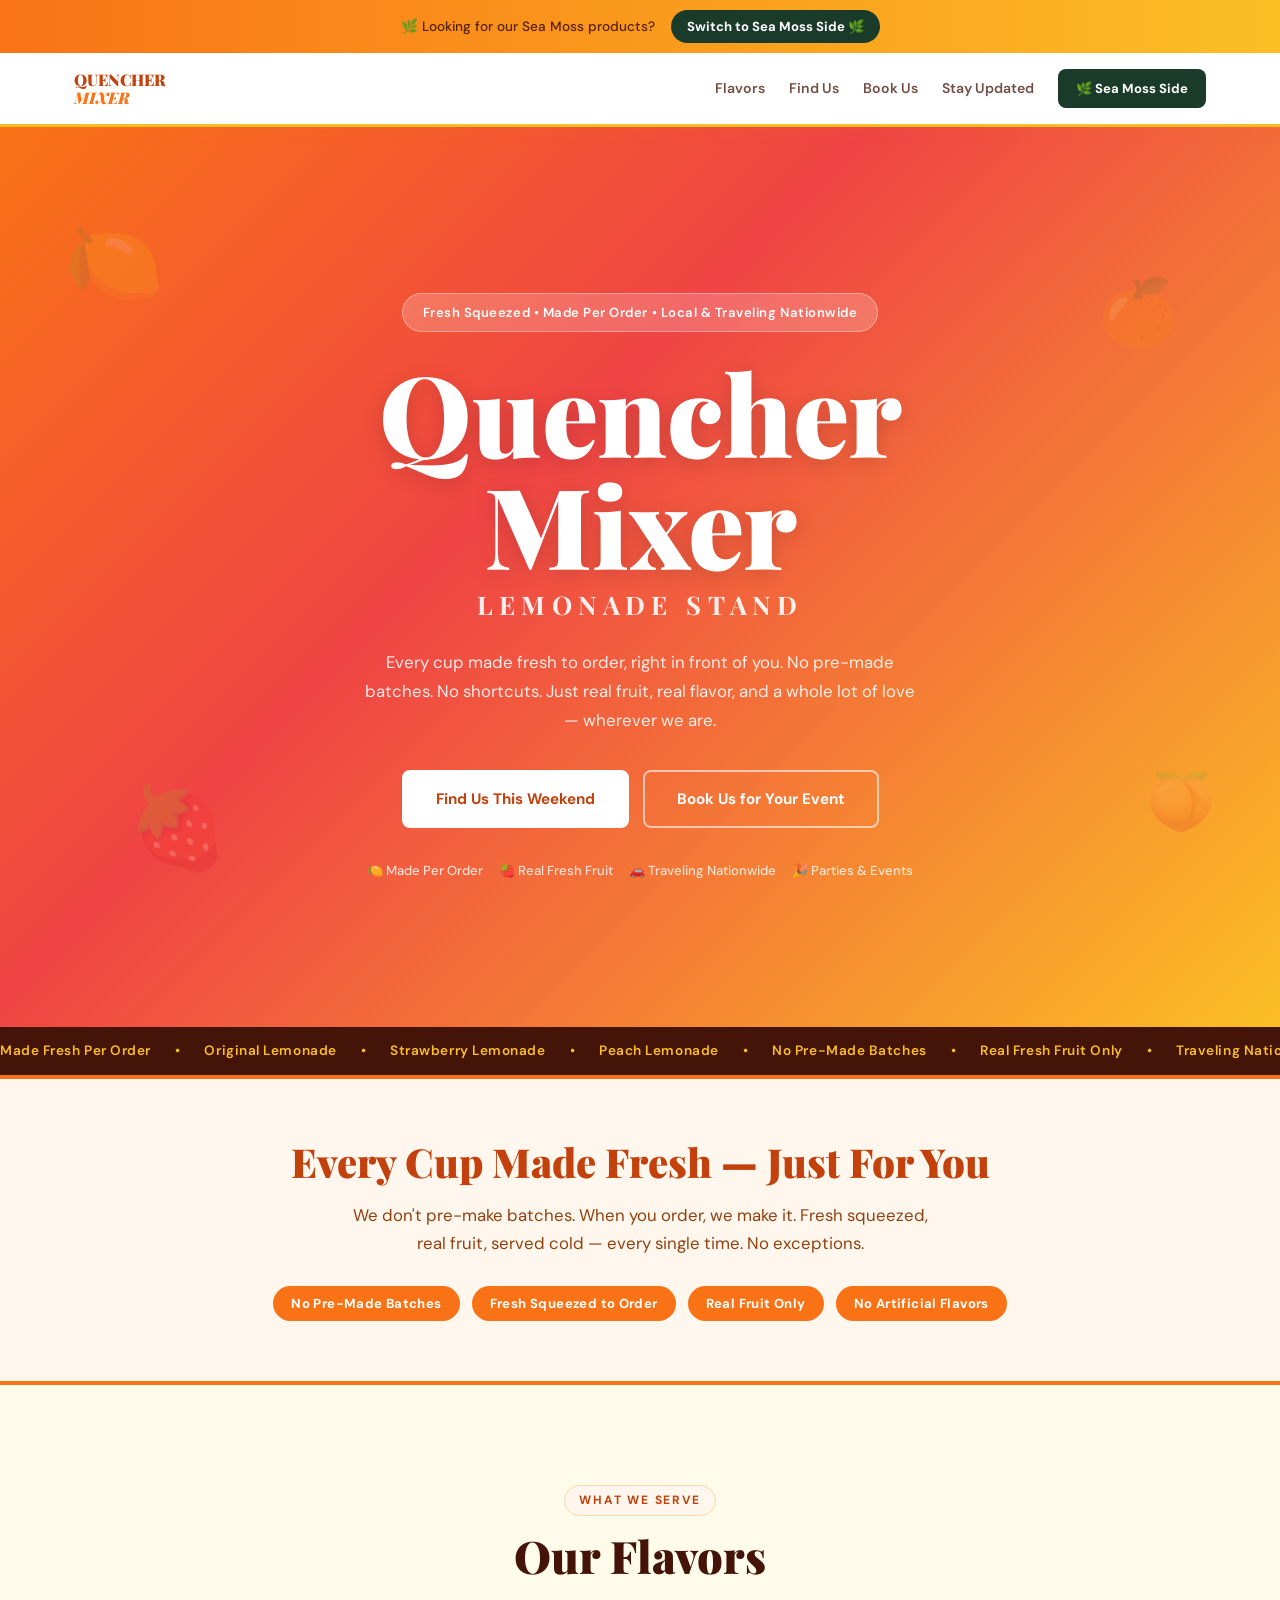
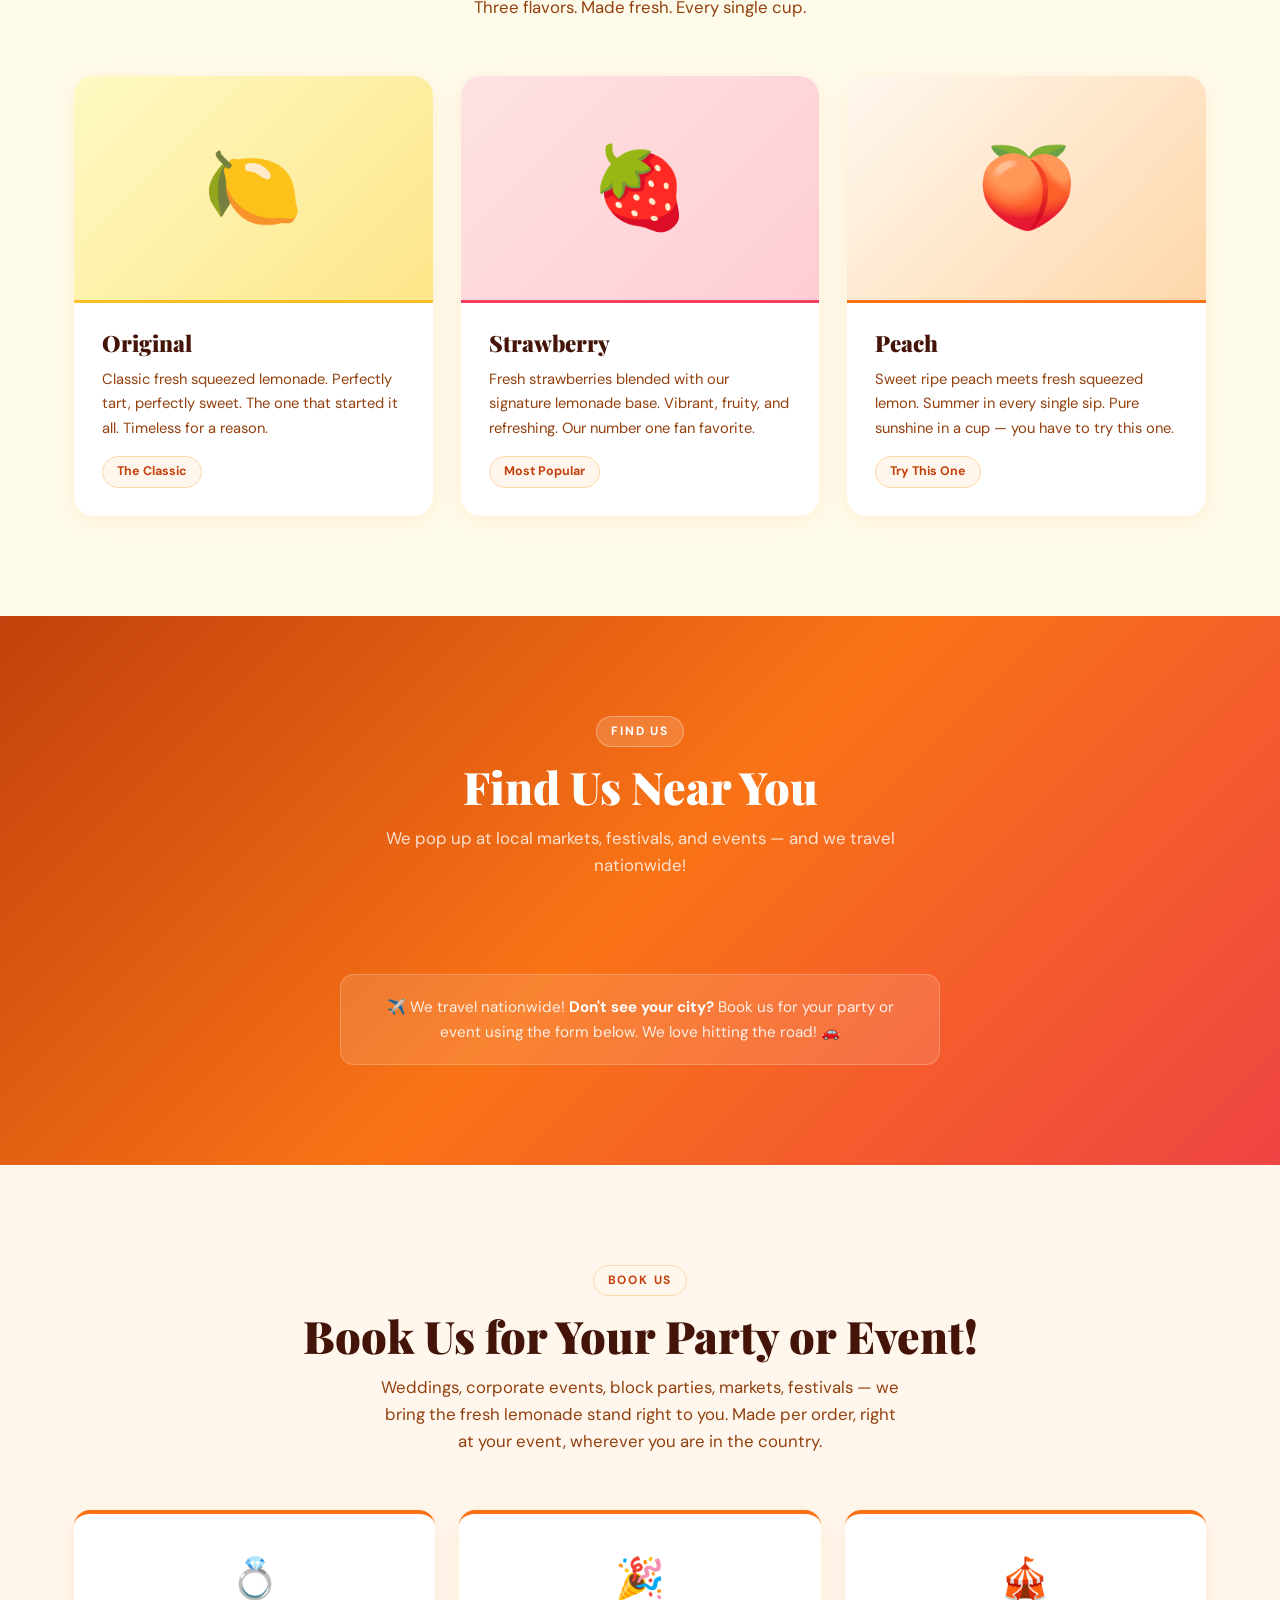
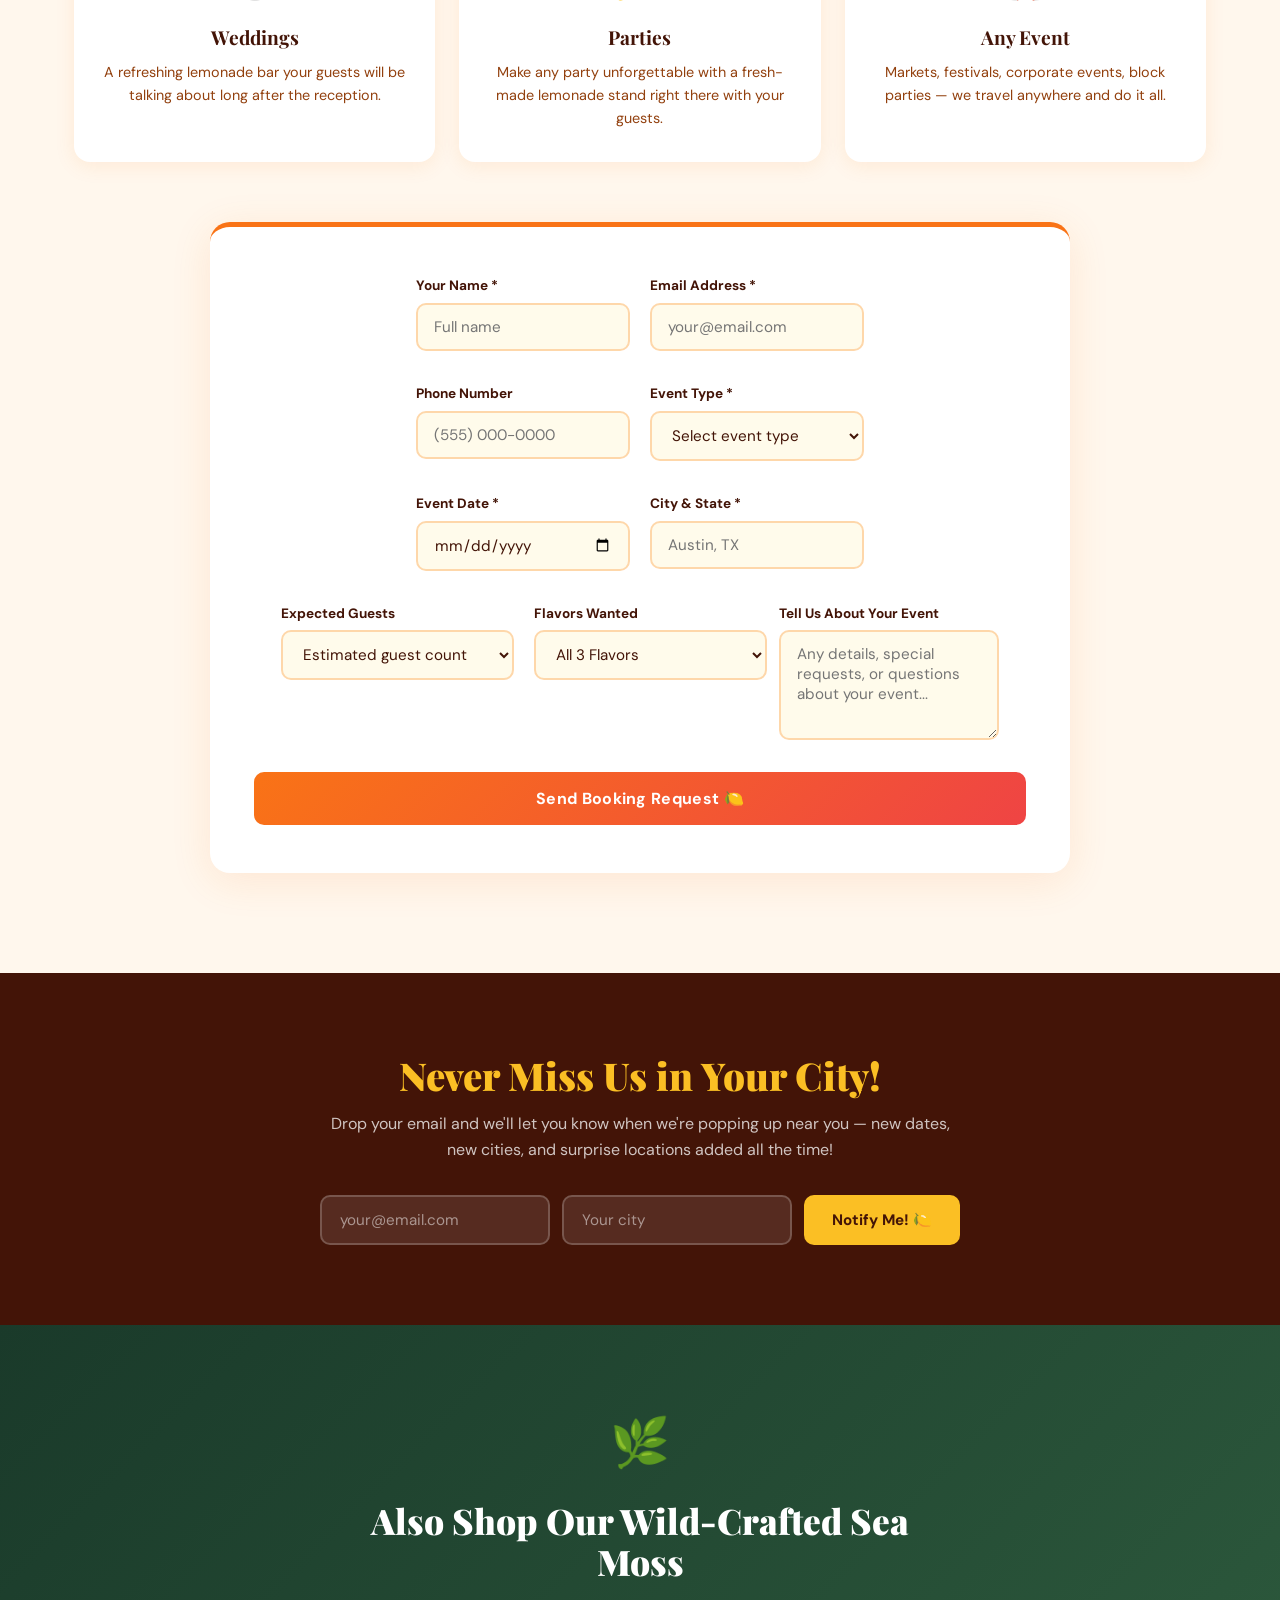
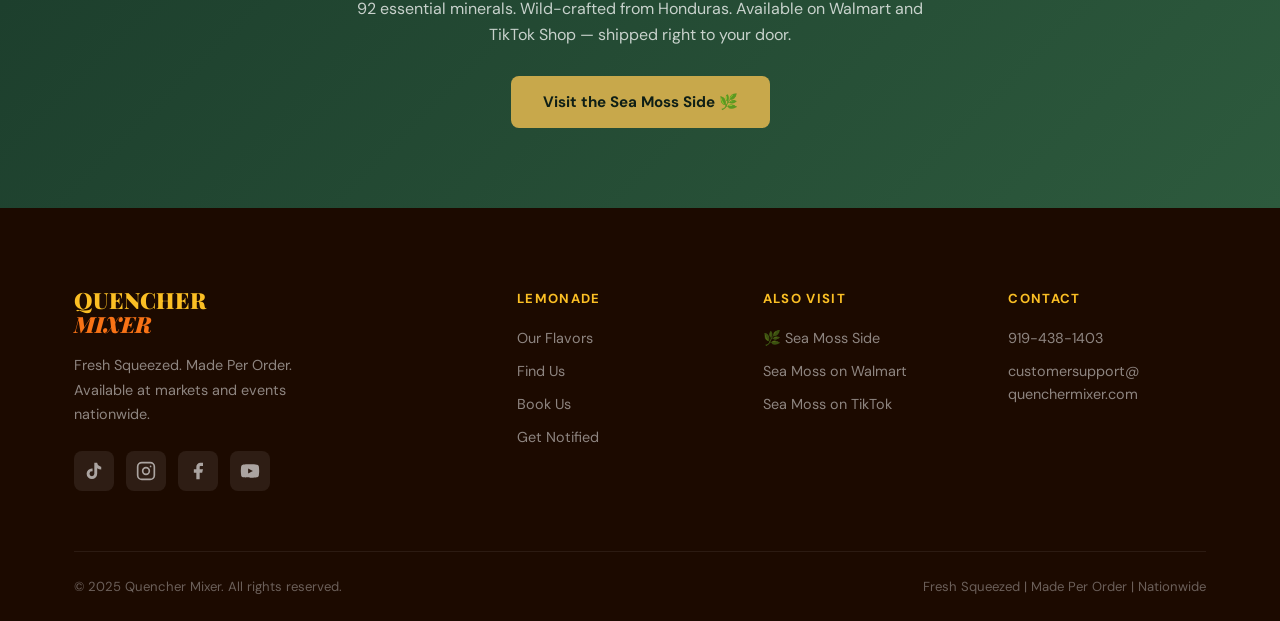
==== commit a09d69c5: "Update lemonade.html" ====
--- a/lemonade.html
+++ b/lemonade.html
@@ -159,54 +159,6 @@
         <p class="lem-section-sub lem-sub-white">We pop up at local markets, festivals, and events — and we travel nationwide!</p>
       </div>
       <div class="lem-dates-grid">
-
-        <div class="lem-date-card">
-          <div class="lem-date-num">
-            <span class="lem-date-month">Jul</span>
-            <span class="lem-date-day">12</span>
-          </div>
-          <div class="lem-date-info">
-            <div class="lem-date-event">South Congress Farmers Market</div>
-            <div class="lem-date-loc">📍 South Congress Ave, Austin TX • 8am – 2pm</div>
-          </div>
-          <span class="lem-date-badge lem-badge-hot">This Weekend</span>
-        </div>
-
-        <div class="lem-date-card">
-          <div class="lem-date-num">
-            <span class="lem-date-month">Jul</span>
-            <span class="lem-date-day">19</span>
-          </div>
-          <div class="lem-date-info">
-            <div class="lem-date-event">Mueller Farmers Market</div>
-            <div class="lem-date-loc">📍 Mueller Lake Park, Austin TX • 8am – 12pm</div>
-          </div>
-          <span class="lem-date-badge">Coming Up</span>
-        </div>
-
-        <div class="lem-date-card">
-          <div class="lem-date-num">
-            <span class="lem-date-month">Jul</span>
-            <span class="lem-date-day">26</span>
-          </div>
-          <div class="lem-date-info">
-            <div class="lem-date-event">Buda Market Days</div>
-            <div class="lem-date-loc">📍 Downtown Buda, TX • 9am – 3pm</div>
-          </div>
-          <span class="lem-date-badge">Coming Up</span>
-        </div>
-
-        <div class="lem-date-card">
-          <div class="lem-date-num">
-            <span class="lem-date-month">Aug</span>
-            <span class="lem-date-day">2</span>
-          </div>
-          <div class="lem-date-info">
-            <div class="lem-date-event">Summer Block Party Pop-Up</div>
-            <div class="lem-date-loc">📍 Location TBA, Austin TX • 11am – 5pm</div>
-          </div>
-          <span class="lem-date-badge">Save the Date</span>
-        </div>
 
       </div>
       <div class="lem-travel-note">
